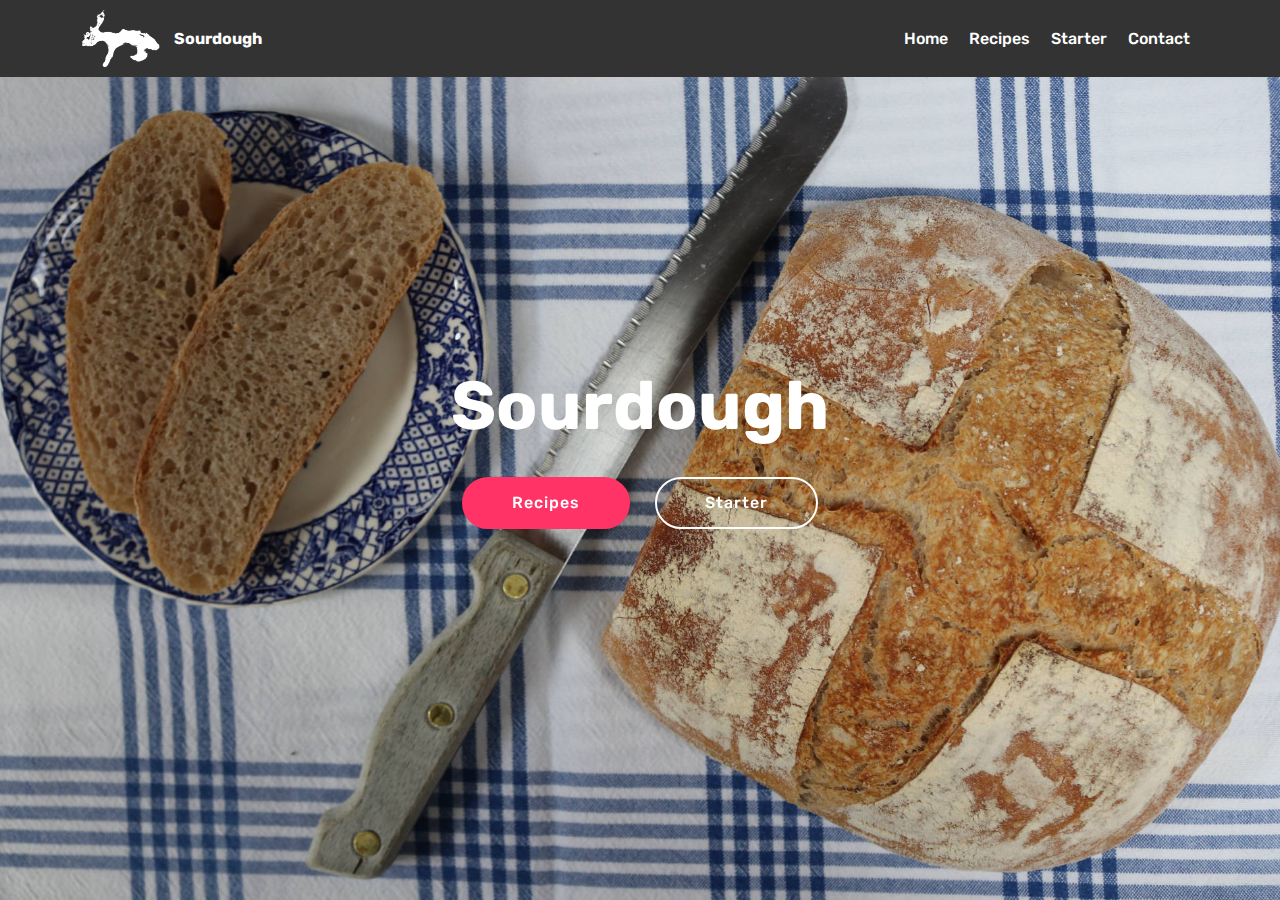
==== index.html @ 3854f9d8 "create github pages" ====
<!DOCTYPE html>
<html >
<head>
  <!-- Site made with Mobirise Website Builder v4.8.2, https://mobirise.com -->
  <meta charset="UTF-8">
  <meta http-equiv="X-UA-Compatible" content="IE=edge">
  <meta name="generator" content="Mobirise v4.8.2, mobirise.com">
  <meta name="viewport" content="width=device-width, initial-scale=1, minimum-scale=1">
  <link rel="shortcut icon" href="assets/images/final-crop-white-162x121.png" type="image/x-icon">
  <meta name="description" content="">
  <title>Home</title>
  <link rel="stylesheet" href="assets/web/assets/mobirise-icons/mobirise-icons.css">
  <link rel="stylesheet" href="assets/tether/tether.min.css">
  <link rel="stylesheet" href="assets/bootstrap/css/bootstrap.min.css">
  <link rel="stylesheet" href="assets/bootstrap/css/bootstrap-grid.min.css">
  <link rel="stylesheet" href="assets/bootstrap/css/bootstrap-reboot.min.css">
  <link rel="stylesheet" href="assets/dropdown/css/style.css">
  <link rel="stylesheet" href="assets/theme/css/style.css">
  <link rel="stylesheet" href="assets/mobirise/css/mbr-additional.css" type="text/css">
  
  
  
</head>
<body>
  <section class="menu cid-s0jEXroivF" once="menu" id="menu1-1">

    

    <nav class="navbar navbar-expand beta-menu navbar-dropdown align-items-center navbar-fixed-top navbar-toggleable-sm">
        <button class="navbar-toggler navbar-toggler-right" type="button" data-toggle="collapse" data-target="#navbarSupportedContent" aria-controls="navbarSupportedContent" aria-expanded="false" aria-label="Toggle navigation">
            <div class="hamburger">
                <span></span>
                <span></span>
                <span></span>
                <span></span>
            </div>
        </button>
        <div class="menu-logo">
            <div class="navbar-brand">
                <span class="navbar-logo">
                    <a href="index.html">
                         <img src="assets/images/final-crop-white-162x121.png" alt="Mobirise" title="" style="height: 3.8rem;">
                    </a>
                </span>
                <span class="navbar-caption-wrap"><a class="navbar-caption text-white display-4" href="index.html">
                        Sourdough</a></span>
            </div>
        </div>
        <div class="collapse navbar-collapse" id="navbarSupportedContent">
            <ul class="navbar-nav nav-dropdown nav-right" data-app-modern-menu="true"><li class="nav-item">
                    <a class="nav-link link text-white display-4" href="index.html">
                        
                        Home</a>
                </li><li class="nav-item"><a class="nav-link link text-white display-4" href="recipes.html">
                        
                        Recipes</a></li><li class="nav-item"><a class="nav-link link text-white display-4" href="starter.html">
                        
                        Starter</a></li>
                <li class="nav-item">
                    <a class="nav-link link text-white display-4" href="mailto:sourdough@romanaspeekbloor.com">
                        
                        Contact</a>
                </li></ul>
            
        </div>
    </nav>
</section>

<section class="engine"><a href="https://mobiri.se/e">how to make a website</a></section><section class="cid-s0jEWgHiOY mbr-fullscreen mbr-parallax-background" id="header2-0">

    

    

    <div class="container align-center">
        <div class="row justify-content-md-center">
            <div class="mbr-white col-md-10">
                <h1 class="mbr-section-title mbr-bold pb-3 mbr-fonts-style display-1">
                    Sourdough</h1>
                
                
                <div class="mbr-section-btn"><a class="btn btn-md btn-secondary display-4" href="https://mobirise.com">Recipes</a>
                    <a class="btn btn-md btn-white-outline display-4" href="https://mobirise.com">Starter</a></div>
            </div>
        </div>
    </div>
    
</section>


  <script src="assets/web/assets/jquery/jquery.min.js"></script>
  <script src="assets/popper/popper.min.js"></script>
  <script src="assets/tether/tether.min.js"></script>
  <script src="assets/bootstrap/js/bootstrap.min.js"></script>
  <script src="assets/smoothscroll/smooth-scroll.js"></script>
  <script src="assets/dropdown/js/script.min.js"></script>
  <script src="assets/touchswipe/jquery.touch-swipe.min.js"></script>
  <script src="assets/parallax/jarallax.min.js"></script>
  <script src="assets/theme/js/script.js"></script>
  
  
</body>
</html>
---- assets/web/assets/mobirise-icons/mobirise-icons.css ----
@font-face {
  font-family: 'MobiriseIcons';
  src:  url('mobirise-icons.eot?spat4u');
  src:  url('mobirise-icons.eot?spat4u#iefix') format('embedded-opentype'),
    url('mobirise-icons.ttf?spat4u') format('truetype'),
    url('mobirise-icons.woff?spat4u') format('woff'),
    url('mobirise-icons.svg?spat4u#MobiriseIcons') format('svg');
  font-weight: normal;
  font-style: normal;
}

[class^="mbri-"], [class*=" mbri-"] {
  /* use !important to prevent issues with browser extensions that change fonts */
  font-family: MobiriseIcons !important;
  speak: none;
  font-style: normal;
  font-weight: normal;
  font-variant: normal;
  text-transform: none;
  line-height: 1;

  /* Better Font Rendering =========== */
  -webkit-font-smoothing: antialiased;
  -moz-osx-font-smoothing: grayscale;
}

.mbri-add-submenu:before {
  content: "\e900";
}
.mbri-alert:before {
  content: "\e901";
}
.mbri-align-center:before {
  content: "\e902";
}
.mbri-align-justify:before {
  content: "\e903";
}
.mbri-align-left:before {
  content: "\e904";
}
.mbri-align-right:before {
  content: "\e905";
}
.mbri-android:before {
  content: "\e906";
}
.mbri-apple:before {
  content: "\e907";
}
.mbri-arrow-down:before {
  content: "\e908";
}
.mbri-arrow-next:before {
  content: "\e909";
}
.mbri-arrow-prev:before {
  content: "\e90a";
}
.mbri-arrow-up:before {
  content: "\e90b";
}
.mbri-bold:before {
  content: "\e90c";
}
.mbri-bookmark:before {
  content: "\e90d";
}
.mbri-bootstrap:before {
  content: "\e90e";
}
.mbri-briefcase:before {
  content: "\e90f";
}
.mbri-browse:before {
  content: "\e910";
}
.mbri-bulleted-list:before {
  content: "\e911";
}
.mbri-calendar:before {
  content: "\e912";
}
.mbri-camera:before {
  content: "\e913";
}
.mbri-cart-add:before {
  content: "\e914";
}
.mbri-cart-full:before {
  content: "\e915";
}
.mbri-cash:before {
  content: "\e916";
}
.mbri-change-style:before {
  content: "\e917";
}
.mbri-chat:before {
  content: "\e918";
}
.mbri-clock:before {
  content: "\e919";
}
.mbri-close:before {
  content: "\e91a";
}
.mbri-cloud:before {
  content: "\e91b";
}
.mbri-code:before {
  content: "\e91c";
}
.mbri-contact-form:before {
  content: "\e91d";
}
.mbri-credit-card:before {
  content: "\e91e";
}
.mbri-cursor-click:before {
  content: "\e91f";
}
.mbri-cust-feedback:before {
  content: "\e920";
}
.mbri-database:before {
  content: "\e921";
}
.mbri-delivery:before {
  content: "\e922";
}
.mbri-desktop:before {
  content: "\e923";
}
.mbri-devices:before {
  content: "\e924";
}
.mbri-down:before {
  content: "\e925";
}
.mbri-download:before {
  content: "\e989";
}
.mbri-drag-n-drop:before {
  content: "\e927";
}
.mbri-drag-n-drop2:before {
  content: "\e928";
}
.mbri-edit:before {
  content: "\e929";
}
.mbri-edit2:before {
  content: "\e92a";
}
.mbri-error:before {
  content: "\e92b";
}
.mbri-extension:before {
  content: "\e92c";
}
.mbri-features:before {
  content: "\e92d";
}
.mbri-file:before {
  content: "\e92e";
}
.mbri-flag:before {
  content: "\e92f";
}
.mbri-folder:before {
  content: "\e930";
}
.mbri-gift:before {
  content: "\e931";
}
.mbri-github:before {
  content: "\e932";
}
.mbri-globe:before {
  content: "\e933";
}
.mbri-globe-2:before {
  content: "\e934";
}
.mbri-growing-chart:before {
  content: "\e935";
}
.mbri-hearth:before {
  content: "\e936";
}
.mbri-help:before {
  content: "\e937";
}
.mbri-home:before {
  content: "\e938";
}
.mbri-hot-cup:before {
  content: "\e939";
}
.mbri-idea:before {
  content: "\e93a";
}
.mbri-image-gallery:before {
  content: "\e93b";
}
.mbri-image-slider:before {
  content: "\e93c";
}
.mbri-info:before {
  content: "\e93d";
}
.mbri-italic:before {
  content: "\e93e";
}
.mbri-key:before {
  content: "\e93f";
}
.mbri-laptop:before {
  content: "\e940";
}
.mbri-layers:before {
  content: "\e941";
}
.mbri-left-right:before {
  content: "\e942";
}
.mbri-left:before {
  content: "\e943";
}
.mbri-letter:before {
  content: "\e944";
}
.mbri-like:before {
  content: "\e945";
}
.mbri-link:before {
  content: "\e946";
}
.mbri-lock:before {
  content: "\e947";
}
.mbri-login:before {
  content: "\e948";
}
.mbri-logout:before {
  content: "\e949";
}
.mbri-magic-stick:before {
  content: "\e94a";
}
.mbri-map-pin:before {
  content: "\e94b";
}
.mbri-menu:before {
  content: "\e94c";
}
.mbri-mobile:before {
  content: "\e94d";
}
.mbri-mobile2:before {
  content: "\e94e";
}
.mbri-mobirise:before {
  content: "\e94f";
}
.mbri-more-horizontal:before {
  content: "\e950";
}
.mbri-more-vertical:before {
  content: "\e951";
}
.mbri-music:before {
  content: "\e952";
}
.mbri-new-file:before {
  content: "\e953";
}
.mbri-numbered-list:before {
  content: "\e954";
}
.mbri-opened-folder:before {
  content: "\e955";
}
.mbri-pages:before {
  content: "\e956";
}
.mbri-paper-plane:before {
  content: "\e957";
}
.mbri-paperclip:before {
  content: "\e958";
}
.mbri-photo:before {
  content: "\e959";
}
.mbri-photos:before {
  content: "\e95a";
}
.mbri-pin:before {
  content: "\e95b";
}
.mbri-play:before {
  content: "\e95c";
}
.mbri-plus:before {
  content: "\e95d";
}
.mbri-preview:before {
  content: "\e95e";
}
.mbri-print:before {
  content: "\e95f";
}
.mbri-protect:before {
  content: "\e960";
}
.mbri-question:before {
  content: "\e961";
}
.mbri-quote-left:before {
  content: "\e962";
}
.mbri-quote-right:before {
  content: "\e963";
}
.mbri-refresh:before {
  content: "\e964";
}
.mbri-responsive:before {
  content: "\e965";
}
.mbri-right:before {
  content: "\e966";
}
.mbri-rocket:before {
  content: "\e967";
}
.mbri-sad-face:before {
  content: "\e968";
}
.mbri-sale:before {
  content: "\e969";
}
.mbri-save:before {
  content: "\e96a";
}
.mbri-search:before {
  content: "\e96b";
}
.mbri-setting:before {
  content: "\e96c";
}
.mbri-setting2:before {
  content: "\e96d";
}
.mbri-setting3:before {
  content: "\e96e";
}
.mbri-share:before {
  content: "\e96f";
}
.mbri-shopping-bag:before {
  content: "\e970";
}
.mbri-shopping-basket:before {
  content: "\e971";
}
.mbri-shopping-cart:before {
  content: "\e972";
}
.mbri-sites:before {
  content: "\e973";
}
.mbri-smile-face:before {
  content: "\e974";
}
.mbri-speed:before {
  content: "\e975";
}
.mbri-star:before {
  content: "\e976";
}
.mbri-success:before {
  content: "\e977";
}
.mbri-sun:before {
  content: "\e978";
}
.mbri-sun2:before {
  content: "\e979";
}
.mbri-tablet:before {
  content: "\e97a";
}
.mbri-tablet-vertical:before {
  content: "\e97b";
}
.mbri-target:before {
  content: "\e97c";
}
.mbri-timer:before {
  content: "\e97d";
}
.mbri-to-ftp:before {
  content: "\e97e";
}
.mbri-to-local-drive:before {
  content: "\e97f";
}
.mbri-touch-swipe:before {
  content: "\e980";
}
.mbri-touch:before {
  content: "\e981";
}
.mbri-trash:before {
  content: "\e982";
}
.mbri-underline:before {
  content: "\e983";
}
.mbri-unlink:before {
  content: "\e984";
}
.mbri-unlock:before {
  content: "\e985";
}
.mbri-up-down:before {
  content: "\e986";
}
.mbri-up:before {
  content: "\e987";
}
.mbri-update:before {
  content: "\e988";
}
.mbri-upload:before {
 content: "\e926"; 
}
.mbri-user:before {
  content: "\e98a";
}
.mbri-user2:before {
  content: "\e98b";
}
.mbri-users:before {
  content: "\e98c";
}
.mbri-video:before {
  content: "\e98d";
}
.mbri-video-play:before {
  content: "\e98e";
}
.mbri-watch:before {
  content: "\e98f";
}
.mbri-website-theme:before {
  content: "\e990";
}
.mbri-wifi:before {
  content: "\e991";
}
.mbri-windows:before {
  content: "\e992";
}
.mbri-zoom-out:before {
  content: "\e993";
}
.mbri-redo:before {
  content: "\e994";
}
.mbri-undo:before {
  content: "\e995";
}
---- assets/dropdown/css/style.css ----
.navbar-dropdown {
  left: 0;
  padding: 0;
  position: absolute;
  right: 0;
  top: 0;
  transition: all 0.45s ease;
  z-index: 1030;
  background: #282828; }
  .navbar-dropdown .navbar-logo {
    margin-right: 0.8rem;
    transition: margin 0.3s ease-in-out;
    vertical-align: middle; }
    .navbar-dropdown .navbar-logo img {
      height: 3.125rem;
      transition: all 0.3s ease-in-out; }
    .navbar-dropdown .navbar-logo.mbr-iconfont {
      font-size: 3.125rem;
      line-height: 3.125rem; }
  .navbar-dropdown .navbar-caption {
    font-weight: 700;
    white-space: normal;
    vertical-align: -4px;
    line-height: 3.125rem !important; }
    .navbar-dropdown .navbar-caption, .navbar-dropdown .navbar-caption:hover {
      color: inherit;
      text-decoration: none; }
  .navbar-dropdown .mbr-iconfont + .navbar-caption {
    vertical-align: -1px; }
  .navbar-dropdown.navbar-fixed-top {
    position: fixed; }
  .navbar-dropdown .navbar-brand span {
    vertical-align: -4px; }
  .navbar-dropdown.bg-color.transparent {
    background: none; }
  .navbar-dropdown.navbar-short .navbar-brand {
    padding: 0.625rem 0; }
    .navbar-dropdown.navbar-short .navbar-brand span {
      vertical-align: -1px; }
  .navbar-dropdown.navbar-short .navbar-caption {
    line-height: 2.375rem !important;
    vertical-align: -2px; }
  .navbar-dropdown.navbar-short .navbar-logo {
    margin-right: 0.5rem; }
    .navbar-dropdown.navbar-short .navbar-logo img {
      height: 2.375rem; }
    .navbar-dropdown.navbar-short .navbar-logo.mbr-iconfont {
      font-size: 2.375rem;
      line-height: 2.375rem; }
  .navbar-dropdown.navbar-short .mbr-table-cell {
    height: 3.625rem; }
  .navbar-dropdown .navbar-close {
    left: 0.6875rem;
    position: fixed;
    top: 0.75rem;
    z-index: 1000; }
  .navbar-dropdown .hamburger-icon {
    content: "";
    display: inline-block;
    vertical-align: middle;
    width: 16px;
    -webkit-box-shadow: 0 -6px 0 1px #282828,0 0 0 1px #282828,0 6px 0 1px #282828;
    -moz-box-shadow: 0 -6px 0 1px #282828,0 0 0 1px #282828,0 6px 0 1px #282828;
    box-shadow: 0 -6px 0 1px #282828,0 0 0 1px #282828,0 6px 0 1px #282828; }

.dropdown-menu .dropdown-toggle[data-toggle="dropdown-submenu"]::after {
  border-bottom: 0.35em solid transparent;
  border-left: 0.35em solid;
  border-right: 0;
  border-top: 0.35em solid transparent;
  margin-left: 0.3rem; }

.dropdown-menu .dropdown-item:focus {
  outline: 0; }

.nav-dropdown {
  font-size: 0.75rem;
  font-weight: 500;
  height: auto !important; }
  .nav-dropdown .nav-btn {
    padding-left: 1rem; }
  .nav-dropdown .link {
    margin: .667em 1.667em;
    font-weight: 500;
    padding: 0;
    transition: color .2s ease-in-out; }
    .nav-dropdown .link.dropdown-toggle {
      margin-right: 2.583em; }
      .nav-dropdown .link.dropdown-toggle::after {
        margin-left: .25rem;
        border-top: 0.35em solid;
        border-right: 0.35em solid transparent;
        border-left: 0.35em solid transparent;
        border-bottom: 0; }
      .nav-dropdown .link.dropdown-toggle[aria-expanded="true"] {
        margin: 0;
        padding: 0.667em 3.263em  0.667em 1.667em; }
  .nav-dropdown .link::after,
  .nav-dropdown .dropdown-item::after {
    color: inherit; }
  .nav-dropdown .btn {
    font-size: 0.75rem;
    font-weight: 700;
    letter-spacing: 0;
    margin-bottom: 0;
    padding-left: 1.25rem;
    padding-right: 1.25rem; }
  .nav-dropdown .dropdown-menu {
    border-radius: 0;
    border: 0;
    left: 0;
    margin: 0;
    padding-bottom: 1.25rem;
    padding-top: 1.25rem;
    position: relative; }
  .nav-dropdown .dropdown-submenu {
    margin-left: 0.125rem;
    top: 0; }
  .nav-dropdown .dropdown-item {
    font-weight: 500;
    line-height: 2;
    padding: 0.3846em 4.615em 0.3846em 1.5385em;
    position: relative;
    transition: color .2s ease-in-out, background-color .2s ease-in-out; }
    .nav-dropdown .dropdown-item::after {
      margin-top: -0.3077em;
      position: absolute;
      right: 1.1538em;
      top: 50%; }
    .nav-dropdown .dropdown-item:focus, .nav-dropdown .dropdown-item:hover {
      background: none; }

@media (max-width: 767px) {
  .nav-dropdown.navbar-toggleable-sm {
    bottom: 0;
    display: none;
    left: 0;
    overflow-x: hidden;
    position: fixed;
    top: 0;
    transform: translateX(-100%);
    -ms-transform: translateX(-100%);
    -webkit-transform: translateX(-100%);
    width: 18.75rem;
    z-index: 999; } }
.nav-dropdown.navbar-toggleable-xl {
  bottom: 0;
  display: none;
  left: 0;
  overflow-x: hidden;
  position: fixed;
  top: 0;
  transform: translateX(-100%);
  -ms-transform: translateX(-100%);
  -webkit-transform: translateX(-100%);
  width: 18.75rem;
  z-index: 999; }

.nav-dropdown-sm {
  display: block !important;
  overflow-x: hidden;
  overflow: auto;
  padding-top: 3.875rem; }
  .nav-dropdown-sm::after {
    content: "";
    display: block;
    height: 3rem;
    width: 100%; }
  .nav-dropdown-sm.collapse.in ~ .navbar-close {
    display: block !important; }
  .nav-dropdown-sm.collapsing, .nav-dropdown-sm.collapse.in {
    transform: translateX(0);
    -ms-transform: translateX(0);
    -webkit-transform: translateX(0);
    transition: all 0.25s ease-out;
    -webkit-transition: all 0.25s ease-out;
    background: #282828; }
  .nav-dropdown-sm.collapsing[aria-expanded="false"] {
    transform: translateX(-100%);
    -ms-transform: translateX(-100%);
    -webkit-transform: translateX(-100%); }
  .nav-dropdown-sm .nav-item {
    display: block;
    margin-left: 0 !important;
    padding-left: 0; }
  .nav-dropdown-sm .link,
  .nav-dropdown-sm .dropdown-item {
    border-top: 1px dotted rgba(255, 255, 255, 0.1);
    font-size: 0.8125rem;
    line-height: 1.6;
    margin: 0 !important;
    padding: 0.875rem 2.4rem 0.875rem 1.5625rem !important;
    position: relative;
    white-space: normal; }
    .nav-dropdown-sm .link:focus, .nav-dropdown-sm .link:hover,
    .nav-dropdown-sm .dropdown-item:focus,
    .nav-dropdown-sm .dropdown-item:hover {
      background: rgba(0, 0, 0, 0.2) !important;
      color: #c0a375; }
  .nav-dropdown-sm .nav-btn {
    position: relative;
    padding: 1.5625rem 1.5625rem 0 1.5625rem; }
    .nav-dropdown-sm .nav-btn::before {
      border-top: 1px dotted rgba(255, 255, 255, 0.1);
      content: "";
      left: 0;
      position: absolute;
      top: 0;
      width: 100%; }
    .nav-dropdown-sm .nav-btn + .nav-btn {
      padding-top: 0.625rem; }
      .nav-dropdown-sm .nav-btn + .nav-btn::before {
        display: none; }
  .nav-dropdown-sm .btn {
    padding: 0.625rem 0; }
  .nav-dropdown-sm .dropdown-toggle[data-toggle="dropdown-submenu"]::after {
    margin-left: .25rem;
    border-top: 0.35em solid;
    border-right: 0.35em solid transparent;
    border-left: 0.35em solid transparent;
    border-bottom: 0; }
  .nav-dropdown-sm .dropdown-toggle[data-toggle="dropdown-submenu"][aria-expanded="true"]::after {
    border-top: 0;
    border-right: 0.35em solid transparent;
    border-left: 0.35em solid transparent;
    border-bottom: 0.35em solid; }
  .nav-dropdown-sm .dropdown-menu {
    margin: 0;
    padding: 0;
    position: relative;
    top: 0;
    left: 0;
    width: 100%;
    border: 0;
    float: none;
    border-radius: 0;
    background: none; }
  .nav-dropdown-sm .dropdown-submenu {
    left: 100%;
    margin-left: 0.125rem;
    margin-top: -1.25rem;
    top: 0; }

.navbar-toggleable-sm .nav-dropdown .dropdown-menu {
  position: absolute; }

.navbar-toggleable-sm .nav-dropdown .dropdown-submenu {
  left: 100%;
  margin-left: 0.125rem;
  margin-top: -1.25rem;
  top: 0; }

.navbar-toggleable-sm.opened .nav-dropdown .dropdown-menu {
  position: relative; }

.navbar-toggleable-sm.opened .nav-dropdown .dropdown-submenu {
  left: 0;
  margin-left: 00rem;
  margin-top: 0rem;
  top: 0; }

.is-builder .nav-dropdown.collapsing {
  transition: none !important; }

/*# sourceMappingURL=style.css.map */
---- assets/theme/css/style.css ----
/*!
 * Mobirise v4 theme (https://mobirise.com/)
 * Copyright 2017 Mobirise
 */
section {
  background-color: #eeeeee; }

section,
.container,
.container-fluid {
  position: relative;
  word-wrap: break-word; }

a.mbr-iconfont:hover {
  text-decoration: none; }

.article .lead p, .article .lead ul, .article .lead ol, .article .lead pre, .article .lead blockquote {
  margin-bottom: 0; }

a {
  font-style: normal;
  font-weight: 400;
  cursor: pointer; }
  a, a:hover {
    text-decoration: none; }

figure {
  margin-bottom: 0; }

body {
  color: #232323; }

h1, h2, h3, h4, h5, h6,
.h1, .h2, .h3, .h4, .h5, .h6,
.display-1, .display-2, .display-3, .display-4 {
  line-height: 1;
  word-break: break-word;
  word-wrap: break-word; }

b, strong {
  font-weight: bold; }

blockquote {
  padding: 10px 0 10px 20px;
  position: relative;
  border-left: 2px solid;
  border-color: #ff3366; }

input:-webkit-autofill, input:-webkit-autofill:hover, input:-webkit-autofill:focus, input:-webkit-autofill:active {
  transition-delay: 9999s;
  transition-property: background-color, color; }

textarea[type="hidden"] {
  display: none; }

body {
  position: relative; }

section {
  background-position: 50% 50%;
  background-repeat: no-repeat;
  background-size: cover; }
  section .mbr-background-video,
  section .mbr-background-video-preview {
    position: absolute;
    bottom: 0;
    left: 0;
    right: 0;
    top: 0; }

.hidden {
  visibility: hidden; }

.mbr-z-index20 {
  z-index: 20; }

/*! Base colors */
.mbr-white {
  color: #ffffff; }

.mbr-black {
  color: #000000; }

.mbr-bg-white {
  background-color: #ffffff; }

.mbr-bg-black {
  background-color: #000000; }

/*! Text-aligns */
.align-left {
  text-align: left; }

.align-center {
  text-align: center; }

.align-right {
  text-align: right; }

@media (max-width: 767px) {
  .align-left, .align-center, .align-right, .mbr-section-btn, .mbr-section-title {
    text-align: center; } }
/*! Font-weight  */
.mbr-light {
  font-weight: 300; }

.mbr-regular {
  font-weight: 400; }

.mbr-semibold {
  font-weight: 500; }

.mbr-bold {
  font-weight: 700; }

/*! Media  */
.media-size-item {
  -webkit-flex: 1 1 auto;
  -moz-flex: 1 1 auto;
  -ms-flex: 1 1 auto;
  -o-flex: 1 1 auto;
  flex: 1 1 auto; }

.media-content {
  -webkit-flex-basis: 100%;
  flex-basis: 100%; }

.media-container-row {
  display: -ms-flexbox;
  display: -webkit-flex;
  display: flex;
  -webkit-flex-direction: row;
  -ms-flex-direction: row;
  flex-direction: row;
  -webkit-flex-wrap: wrap;
  -ms-flex-wrap: wrap;
  flex-wrap: wrap;
  -webkit-justify-content: center;
  -ms-flex-pack: center;
  justify-content: center;
  -webkit-align-content: center;
  -ms-flex-line-pack: center;
  align-content: center;
  -webkit-align-items: start;
  -ms-flex-align: start;
  align-items: start; }
  .media-container-row .media-size-item {
    width: 400px; }

.media-container-column {
  display: -ms-flexbox;
  display: -webkit-flex;
  display: flex;
  -webkit-flex-direction: column;
  -ms-flex-direction: column;
  flex-direction: column;
  -webkit-flex-wrap: wrap;
  -ms-flex-wrap: wrap;
  flex-wrap: wrap;
  -webkit-justify-content: center;
  -ms-flex-pack: center;
  justify-content: center;
  -webkit-align-content: center;
  -ms-flex-line-pack: center;
  align-content: center;
  -webkit-align-items: stretch;
  -ms-flex-align: stretch;
  align-items: stretch; }
  .media-container-column > * {
    width: 100%; }

@media (min-width: 992px) {
  .media-container-row {
    -webkit-flex-wrap: nowrap;
    -ms-flex-wrap: nowrap;
    flex-wrap: nowrap; } }
figure {
  overflow: hidden; }

figure[mbr-media-size] {
  transition: width 0.1s; }

.mbr-figure img, .mbr-figure iframe {
  display: block;
  width: 100%; }

.card {
  background-color: transparent;
  border: none; }

.card-img {
  text-align: center;
  flex-shrink: 0; }

.media {
  max-width: 100%;
  margin: 0 auto; }

.mbr-figure {
  -ms-flex-item-align: center;
  -ms-grid-row-align: center;
  -webkit-align-self: center;
  align-self: center; }

.media-container > div {
  max-width: 100%; }

.mbr-figure img, .card-img img {
  width: 100%; }

@media (max-width: 991px) {
  .media-size-item {
    width: auto !important; }

  .media {
    width: auto; }

  .mbr-figure {
    width: 100% !important; } }
/*! Buttons */
.mbr-section-btn {
  margin-left: -.25rem;
  margin-right: -.25rem;
  font-size: 0; }

nav .mbr-section-btn {
  margin-left: 0rem;
  margin-right: 0rem; }

/*! Btn icon margin */
.btn .mbr-iconfont, .btn.btn-sm .mbr-iconfont {
  cursor: pointer;
  margin-right: 0.5rem; }

.btn.btn-md .mbr-iconfont, .btn.btn-md .mbr-iconfont {
  margin-right: 0.8rem; }

.mbr-regular {
  font-weight: 400; }

.mbr-semibold {
  font-weight: 500; }

.mbr-bold {
  font-weight: 700; }

[type="submit"] {
  -webkit-appearance: none; }

/*! Full-screen */
.mbr-fullscreen .mbr-overlay {
  min-height: 100vh; }

.mbr-fullscreen {
  display: flex;
  display: -webkit-flex;
  display: -moz-flex;
  display: -ms-flex;
  display: -o-flex;
  align-items: center;
  -webkit-align-items: center;
  min-height: 100vh;
  padding-top: 3rem;
  padding-bottom: 3rem; }

/*! Map */
.map {
  height: 25rem;
  position: relative; }
  .map iframe {
    width: 100%;
    height: 100%; }

/* Form */
.form-asterisk {
  font-family: initial;
  position: absolute;
  top: -2px;
  font-weight: normal; }

/*! Scroll to top arrow */
.mbr-arrow-up {
  bottom: 25px;
  right: 90px;
  position: fixed;
  text-align: right;
  z-index: 5000;
  color: #ffffff;
  font-size: 32px;
  transform: rotate(180deg);
  -webkit-transform: rotate(180deg); }

.mbr-arrow-up a {
  background: rgba(0, 0, 0, 0.2);
  border-radius: 3px;
  color: #fff;
  display: inline-block;
  height: 60px;
  width: 60px;
  outline-style: none !important;
  position: relative;
  text-decoration: none;
  transition: all .3s ease-in-out;
  cursor: pointer;
  text-align: center; }
  .mbr-arrow-up a:hover {
    background-color: rgba(0, 0, 0, 0.4); }
  .mbr-arrow-up a i {
    line-height: 60px; }

.mbr-arrow-up-icon {
  display: block;
  color: #fff; }

.mbr-arrow-up-icon::before {
  content: "\203a";
  display: inline-block;
  font-family: serif;
  font-size: 32px;
  line-height: 1;
  font-style: normal;
  position: relative;
  top: 6px;
  left: -4px;
  -webkit-transform: rotate(-90deg);
  transform: rotate(-90deg); }

/*! Arrow Down */
.mbr-arrow {
  position: absolute;
  bottom: 45px;
  left: 50%;
  width: 60px;
  height: 60px;
  cursor: pointer;
  background-color: rgba(80, 80, 80, 0.5);
  border-radius: 50%;
  -webkit-transform: translateX(-50%);
  transform: translateX(-50%); }
  .mbr-arrow > a {
    display: inline-block;
    text-decoration: none;
    outline-style: none;
    -webkit-animation: arrowdown 1.7s ease-in-out infinite;
    animation: arrowdown 1.7s ease-in-out infinite; }
    .mbr-arrow > a > i {
      position: absolute;
      top: -2px;
      left: 15px;
      font-size: 2rem; }

@keyframes arrowdown {
  0% {
    transform: translateY(0px);
    -webkit-transform: translateY(0px); }
  50% {
    transform: translateY(-5px);
    -webkit-transform: translateY(-5px); }
  100% {
    transform: translateY(0px);
    -webkit-transform: translateY(0px); } }
@-webkit-keyframes arrowdown {
  0% {
    transform: translateY(0px);
    -webkit-transform: translateY(0px); }
  50% {
    transform: translateY(-5px);
    -webkit-transform: translateY(-5px); }
  100% {
    transform: translateY(0px);
    -webkit-transform: translateY(0px); } }
@media (max-width: 500px) {
  .mbr-arrow-up {
    left: 50%;
    right: auto;
    transform: translateX(-50%) rotate(180deg);
    -webkit-transform: translateX(-50%) rotate(180deg); } }
/*Gradients animation*/
@keyframes gradient-animation {
  from {
    background-position: 0% 100%;
    animation-timing-function: ease-in-out; }
  to {
    background-position: 100% 0%;
    animation-timing-function: ease-in-out; } }
@-webkit-keyframes gradient-animation {
  from {
    background-position: 0% 100%;
    animation-timing-function: ease-in-out; }
  to {
    background-position: 100% 0%;
    animation-timing-function: ease-in-out; } }
.bg-gradient {
  background-size: 200% 200%;
  animation: gradient-animation 5s infinite alternate;
  -webkit-animation: gradient-animation 5s infinite alternate; }

.menu .navbar-brand {
  display: -webkit-flex; }
  .menu .navbar-brand span {
    display: flex;
    display: -webkit-flex; }
  .menu .navbar-brand .navbar-caption-wrap {
    display: -webkit-flex; }
  .menu .navbar-brand .navbar-logo img {
    display: -webkit-flex; }
@media (min-width: 768px) and (max-width: 991px) {
  .menu .navbar-toggleable-sm .navbar-nav {
    display: -webkit-box;
    display: -webkit-flex;
    display: -ms-flexbox; } }
@media (min-width: 992px) {
  .menu .navbar-nav.nav-dropdown {
    display: -webkit-flex; }
  .menu .navbar-toggleable-sm .navbar-collapse {
    display: -webkit-flex !important; } }

/*# sourceMappingURL=style.css.map */
.engine {
	position: absolute;
	text-indent: -2400px;
	text-align: center;
	padding: 0;
	top: 0;
	left: -2400px;
}
---- assets/mobirise/css/mbr-additional.css ----
@import url(https://fonts.googleapis.com/css?family=Rubik:300,300i,400,400i,500,500i,700,700i,900,900i);





body {
  font-style: normal;
  line-height: 1.5;
}
.mbr-section-title {
  font-style: normal;
  line-height: 1.2;
}
.mbr-section-subtitle {
  line-height: 1.3;
}
.mbr-text {
  font-style: normal;
  line-height: 1.6;
}
.display-1 {
  font-family: 'Rubik', sans-serif;
  font-size: 4.25rem;
}
.display-1 > .mbr-iconfont {
  font-size: 6.8rem;
}
.display-2 {
  font-family: 'Rubik', sans-serif;
  font-size: 3rem;
}
.display-2 > .mbr-iconfont {
  font-size: 4.8rem;
}
.display-4 {
  font-family: 'Rubik', sans-serif;
  font-size: 1rem;
}
.display-4 > .mbr-iconfont {
  font-size: 1.6rem;
}
.display-5 {
  font-family: 'Rubik', sans-serif;
  font-size: 1.5rem;
}
.display-5 > .mbr-iconfont {
  font-size: 2.4rem;
}
.display-7 {
  font-family: 'Rubik', sans-serif;
  font-size: 1rem;
}
.display-7 > .mbr-iconfont {
  font-size: 1.6rem;
}
/* ---- Fluid typography for mobile devices ---- */
/* 1.4 - font scale ratio ( bootstrap == 1.42857 ) */
/* 100vw - current viewport width */
/* (48 - 20)  48 == 48rem == 768px, 20 == 20rem == 320px(minimal supported viewport) */
/* 0.65 - min scale variable, may vary */
@media (max-width: 768px) {
  .display-1 {
    font-size: 3.4rem;
    font-size: calc( 2.1374999999999997rem + (4.25 - 2.1374999999999997) * ((100vw - 20rem) / (48 - 20)));
    line-height: calc( 1.4 * (2.1374999999999997rem + (4.25 - 2.1374999999999997) * ((100vw - 20rem) / (48 - 20))));
  }
  .display-2 {
    font-size: 2.4rem;
    font-size: calc( 1.7rem + (3 - 1.7) * ((100vw - 20rem) / (48 - 20)));
    line-height: calc( 1.4 * (1.7rem + (3 - 1.7) * ((100vw - 20rem) / (48 - 20))));
  }
  .display-4 {
    font-size: 0.8rem;
    font-size: calc( 1rem + (1 - 1) * ((100vw - 20rem) / (48 - 20)));
    line-height: calc( 1.4 * (1rem + (1 - 1) * ((100vw - 20rem) / (48 - 20))));
  }
  .display-5 {
    font-size: 1.2rem;
    font-size: calc( 1.175rem + (1.5 - 1.175) * ((100vw - 20rem) / (48 - 20)));
    line-height: calc( 1.4 * (1.175rem + (1.5 - 1.175) * ((100vw - 20rem) / (48 - 20))));
  }
}
/* Buttons */
.btn {
  font-weight: 500;
  border-width: 2px;
  font-style: normal;
  letter-spacing: 1px;
  margin: .4rem .8rem;
  white-space: normal;
  -webkit-transition: all 0.3s ease-in-out;
  -moz-transition: all 0.3s ease-in-out;
  transition: all 0.3s ease-in-out;
  padding: 1rem 3rem;
  border-radius: 3px;
  display: inline-flex;
  align-items: center;
  justify-content: center;
  word-break: break-word;
}
.btn-sm {
  font-weight: 500;
  letter-spacing: 1px;
  -webkit-transition: all 0.3s ease-in-out;
  -moz-transition: all 0.3s ease-in-out;
  transition: all 0.3s ease-in-out;
  padding: 0.6rem 1.5rem;
  border-radius: 3px;
}
.btn-md {
  font-weight: 500;
  letter-spacing: 1px;
  margin: .4rem .8rem !important;
  -webkit-transition: all 0.3s ease-in-out;
  -moz-transition: all 0.3s ease-in-out;
  transition: all 0.3s ease-in-out;
  padding: 1rem 3rem;
  border-radius: 3px;
}
.btn-lg {
  font-weight: 500;
  letter-spacing: 1px;
  margin: .4rem .8rem !important;
  -webkit-transition: all 0.3s ease-in-out;
  -moz-transition: all 0.3s ease-in-out;
  transition: all 0.3s ease-in-out;
  padding: 1.2rem 3.2rem;
  border-radius: 3px;
}
.bg-primary {
  background-color: #149dcc !important;
}
.bg-success {
  background-color: #f7ed4a !important;
}
.bg-info {
  background-color: #82786e !important;
}
.bg-warning {
  background-color: #879a9f !important;
}
.bg-danger {
  background-color: #b1a374 !important;
}
.btn-primary,
.btn-primary:active {
  background-color: #149dcc !important;
  border-color: #149dcc !important;
  color: #ffffff !important;
}
.btn-primary:hover,
.btn-primary:focus,
.btn-primary.focus,
.btn-primary.active {
  color: #ffffff !important;
  background-color: #0d6786 !important;
  border-color: #0d6786 !important;
}
.btn-primary.disabled,
.btn-primary:disabled {
  color: #ffffff !important;
  background-color: #0d6786 !important;
  border-color: #0d6786 !important;
}
.btn-secondary,
.btn-secondary:active {
  background-color: #ff3366 !important;
  border-color: #ff3366 !important;
  color: #ffffff !important;
}
.btn-secondary:hover,
.btn-secondary:focus,
.btn-secondary.focus,
.btn-secondary.active {
  color: #ffffff !important;
  background-color: #e50039 !important;
  border-color: #e50039 !important;
}
.btn-secondary.disabled,
.btn-secondary:disabled {
  color: #ffffff !important;
  background-color: #e50039 !important;
  border-color: #e50039 !important;
}
.btn-info,
.btn-info:active {
  background-color: #82786e !important;
  border-color: #82786e !important;
  color: #ffffff !important;
}
.btn-info:hover,
.btn-info:focus,
.btn-info.focus,
.btn-info.active {
  color: #ffffff !important;
  background-color: #59524b !important;
  border-color: #59524b !important;
}
.btn-info.disabled,
.btn-info:disabled {
  color: #ffffff !important;
  background-color: #59524b !important;
  border-color: #59524b !important;
}
.btn-success,
.btn-success:active {
  background-color: #f7ed4a !important;
  border-color: #f7ed4a !important;
  color: #3f3c03 !important;
}
.btn-success:hover,
.btn-success:focus,
.btn-success.focus,
.btn-success.active {
  color: #3f3c03 !important;
  background-color: #eadd0a !important;
  border-color: #eadd0a !important;
}
.btn-success.disabled,
.btn-success:disabled {
  color: #3f3c03 !important;
  background-color: #eadd0a !important;
  border-color: #eadd0a !important;
}
.btn-warning,
.btn-warning:active {
  background-color: #879a9f !important;
  border-color: #879a9f !important;
  color: #ffffff !important;
}
.btn-warning:hover,
.btn-warning:focus,
.btn-warning.focus,
.btn-warning.active {
  color: #ffffff !important;
  background-color: #617479 !important;
  border-color: #617479 !important;
}
.btn-warning.disabled,
.btn-warning:disabled {
  color: #ffffff !important;
  background-color: #617479 !important;
  border-color: #617479 !important;
}
.btn-danger,
.btn-danger:active {
  background-color: #b1a374 !important;
  border-color: #b1a374 !important;
  color: #ffffff !important;
}
.btn-danger:hover,
.btn-danger:focus,
.btn-danger.focus,
.btn-danger.active {
  color: #ffffff !important;
  background-color: #8b7d4e !important;
  border-color: #8b7d4e !important;
}
.btn-danger.disabled,
.btn-danger:disabled {
  color: #ffffff !important;
  background-color: #8b7d4e !important;
  border-color: #8b7d4e !important;
}
.btn-white {
  color: #333333 !important;
}
.btn-white,
.btn-white:active {
  background-color: #ffffff !important;
  border-color: #ffffff !important;
  color: #808080 !important;
}
.btn-white:hover,
.btn-white:focus,
.btn-white.focus,
.btn-white.active {
  color: #808080 !important;
  background-color: #d9d9d9 !important;
  border-color: #d9d9d9 !important;
}
.btn-white.disabled,
.btn-white:disabled {
  color: #808080 !important;
  background-color: #d9d9d9 !important;
  border-color: #d9d9d9 !important;
}
.btn-black,
.btn-black:active {
  background-color: #333333 !important;
  border-color: #333333 !important;
  color: #ffffff !important;
}
.btn-black:hover,
.btn-black:focus,
.btn-black.focus,
.btn-black.active {
  color: #ffffff !important;
  background-color: #0d0d0d !important;
  border-color: #0d0d0d !important;
}
.btn-black.disabled,
.btn-black:disabled {
  color: #ffffff !important;
  background-color: #0d0d0d !important;
  border-color: #0d0d0d !important;
}
.btn-primary-outline,
.btn-primary-outline:active {
  background: none;
  border-color: #0b566f;
  color: #0b566f;
}
.btn-primary-outline:hover,
.btn-primary-outline:focus,
.btn-primary-outline.focus,
.btn-primary-outline.active {
  color: #ffffff;
  background-color: #149dcc;
  border-color: #149dcc;
}
.btn-primary-outline.disabled,
.btn-primary-outline:disabled {
  color: #ffffff !important;
  background-color: #149dcc !important;
  border-color: #149dcc !important;
}
.btn-secondary-outline,
.btn-secondary-outline:active {
  background: none;
  border-color: #cc0033;
  color: #cc0033;
}
.btn-secondary-outline:hover,
.btn-secondary-outline:focus,
.btn-secondary-outline.focus,
.btn-secondary-outline.active {
  color: #ffffff;
  background-color: #ff3366;
  border-color: #ff3366;
}
.btn-secondary-outline.disabled,
.btn-secondary-outline:disabled {
  color: #ffffff !important;
  background-color: #ff3366 !important;
  border-color: #ff3366 !important;
}
.btn-info-outline,
.btn-info-outline:active {
  background: none;
  border-color: #4b453f;
  color: #4b453f;
}
.btn-info-outline:hover,
.btn-info-outline:focus,
.btn-info-outline.focus,
.btn-info-outline.active {
  color: #ffffff;
  background-color: #82786e;
  border-color: #82786e;
}
.btn-info-outline.disabled,
.btn-info-outline:disabled {
  color: #ffffff !important;
  background-color: #82786e !important;
  border-color: #82786e !important;
}
.btn-success-outline,
.btn-success-outline:active {
  background: none;
  border-color: #d2c609;
  color: #d2c609;
}
.btn-success-outline:hover,
.btn-success-outline:focus,
.btn-success-outline.focus,
.btn-success-outline.active {
  color: #3f3c03;
  background-color: #f7ed4a;
  border-color: #f7ed4a;
}
.btn-success-outline.disabled,
.btn-success-outline:disabled {
  color: #3f3c03 !important;
  background-color: #f7ed4a !important;
  border-color: #f7ed4a !important;
}
.btn-warning-outline,
.btn-warning-outline:active {
  background: none;
  border-color: #55666b;
  color: #55666b;
}
.btn-warning-outline:hover,
.btn-warning-outline:focus,
.btn-warning-outline.focus,
.btn-warning-outline.active {
  color: #ffffff;
  background-color: #879a9f;
  border-color: #879a9f;
}
.btn-warning-outline.disabled,
.btn-warning-outline:disabled {
  color: #ffffff !important;
  background-color: #879a9f !important;
  border-color: #879a9f !important;
}
.btn-danger-outline,
.btn-danger-outline:active {
  background: none;
  border-color: #7a6e45;
  color: #7a6e45;
}
.btn-danger-outline:hover,
.btn-danger-outline:focus,
.btn-danger-outline.focus,
.btn-danger-outline.active {
  color: #ffffff;
  background-color: #b1a374;
  border-color: #b1a374;
}
.btn-danger-outline.disabled,
.btn-danger-outline:disabled {
  color: #ffffff !important;
  background-color: #b1a374 !important;
  border-color: #b1a374 !important;
}
.btn-black-outline,
.btn-black-outline:active {
  background: none;
  border-color: #000000;
  color: #000000;
}
.btn-black-outline:hover,
.btn-black-outline:focus,
.btn-black-outline.focus,
.btn-black-outline.active {
  color: #ffffff;
  background-color: #333333;
  border-color: #333333;
}
.btn-black-outline.disabled,
.btn-black-outline:disabled {
  color: #ffffff !important;
  background-color: #333333 !important;
  border-color: #333333 !important;
}
.btn-white-outline,
.btn-white-outline:active,
.btn-white-outline.active {
  background: none;
  border-color: #ffffff;
  color: #ffffff;
}
.btn-white-outline:hover,
.btn-white-outline:focus,
.btn-white-outline.focus {
  color: #333333;
  background-color: #ffffff;
  border-color: #ffffff;
}
.text-primary {
  color: #149dcc !important;
}
.text-secondary {
  color: #ff3366 !important;
}
.text-success {
  color: #f7ed4a !important;
}
.text-info {
  color: #82786e !important;
}
.text-warning {
  color: #879a9f !important;
}
.text-danger {
  color: #b1a374 !important;
}
.text-white {
  color: #ffffff !important;
}
.text-black {
  color: #000000 !important;
}
a.text-primary:hover,
a.text-primary:focus {
  color: #0b566f !important;
}
a.text-secondary:hover,
a.text-secondary:focus {
  color: #cc0033 !important;
}
a.text-success:hover,
a.text-success:focus {
  color: #d2c609 !important;
}
a.text-info:hover,
a.text-info:focus {
  color: #4b453f !important;
}
a.text-warning:hover,
a.text-warning:focus {
  color: #55666b !important;
}
a.text-danger:hover,
a.text-danger:focus {
  color: #7a6e45 !important;
}
a.text-white:hover,
a.text-white:focus {
  color: #b3b3b3 !important;
}
a.text-black:hover,
a.text-black:focus {
  color: #4d4d4d !important;
}
.alert-success {
  background-color: #70c770;
}
.alert-info {
  background-color: #82786e;
}
.alert-warning {
  background-color: #879a9f;
}
.alert-danger {
  background-color: #b1a374;
}
.mbr-section-btn a.btn:not(.btn-form) {
  border-radius: 100px;
}
.mbr-section-btn a.btn:not(.btn-form):hover,
.mbr-section-btn a.btn:not(.btn-form):focus {
  box-shadow: none !important;
}
.mbr-section-btn a.btn:not(.btn-form):hover,
.mbr-section-btn a.btn:not(.btn-form):focus {
  box-shadow: 0 10px 40px 0 rgba(0, 0, 0, 0.2) !important;
  -webkit-box-shadow: 0 10px 40px 0 rgba(0, 0, 0, 0.2) !important;
}
.mbr-gallery-filter li a {
  border-radius: 100px !important;
}
.mbr-gallery-filter li.active .btn {
  background-color: #149dcc;
  border-color: #149dcc;
  color: #ffffff;
}
.mbr-gallery-filter li.active .btn:focus {
  box-shadow: none;
}
.nav-tabs .nav-link {
  border-radius: 100px !important;
}
.btn-form {
  border-radius: 0;
}
.btn-form:hover {
  cursor: pointer;
}
a,
a:hover {
  color: #149dcc;
}
.mbr-plan-header.bg-primary .mbr-plan-subtitle,
.mbr-plan-header.bg-primary .mbr-plan-price-desc {
  color: #b4e6f8;
}
.mbr-plan-header.bg-success .mbr-plan-subtitle,
.mbr-plan-header.bg-success .mbr-plan-price-desc {
  color: #ffffff;
}
.mbr-plan-header.bg-info .mbr-plan-subtitle,
.mbr-plan-header.bg-info .mbr-plan-price-desc {
  color: #beb8b2;
}
.mbr-plan-header.bg-warning .mbr-plan-subtitle,
.mbr-plan-header.bg-warning .mbr-plan-price-desc {
  color: #ced6d8;
}
.mbr-plan-header.bg-danger .mbr-plan-subtitle,
.mbr-plan-header.bg-danger .mbr-plan-price-desc {
  color: #dfd9c6;
}
/* Scroll to top button*/
.scrollToTop_wraper {
  display: none;
}
#scrollToTop a i:before {
  content: '';
  position: absolute;
  height: 40%;
  top: 25%;
  background: #fff;
  width: 2px;
  left: calc(50% - 1px);
}
#scrollToTop a i:after {
  content: '';
  position: absolute;
  display: block;
  border-top: 2px solid #fff;
  border-right: 2px solid #fff;
  width: 40%;
  height: 40%;
  left: 30%;
  bottom: 30%;
  transform: rotate(135deg);
}
/* Others*/
.note-check a[data-value=Rubik] {
  font-style: normal;
}
.mbr-arrow a {
  color: #ffffff;
}
@media (max-width: 767px) {
  .mbr-arrow {
    display: none;
  }
}
.form-control-label {
  position: relative;
  cursor: pointer;
  margin-bottom: .357em;
  padding: 0;
}
.alert {
  color: #ffffff;
  border-radius: 0;
  border: 0;
  font-size: .875rem;
  line-height: 1.5;
  margin-bottom: 1.875rem;
  padding: 1.25rem;
  position: relative;
}
.alert.alert-form::after {
  background-color: inherit;
  bottom: -7px;
  content: "";
  display: block;
  height: 14px;
  left: 50%;
  margin-left: -7px;
  position: absolute;
  transform: rotate(45deg);
  width: 14px;
}
.form-control {
  background-color: #f5f5f5;
  box-shadow: none;
  color: #565656;
  font-family: 'Rubik', sans-serif;
  font-size: 1rem;
  line-height: 1.43;
  min-height: 3.5em;
  padding: 1.07em .5em;
}
.form-control > .mbr-iconfont {
  font-size: 1.6rem;
}
.form-control,
.form-control:focus {
  border: 1px solid #e8e8e8;
}
.form-active .form-control:invalid {
  border-color: red;
}
.mbr-overlay {
  background-color: #000;
  bottom: 0;
  left: 0;
  opacity: .5;
  position: absolute;
  right: 0;
  top: 0;
  z-index: 0;
}
blockquote {
  font-style: italic;
  padding: 10px 0 10px 20px;
  font-size: 1.09rem;
  position: relative;
  border-color: #149dcc;
  border-width: 3px;
}
ul,
ol,
pre,
blockquote {
  margin-bottom: 2.3125rem;
}
pre {
  background: #f4f4f4;
  padding: 10px 24px;
  white-space: pre-wrap;
}
.inactive {
  -webkit-user-select: none;
  -moz-user-select: none;
  -ms-user-select: none;
  user-select: none;
  pointer-events: none;
  -webkit-user-drag: none;
  user-drag: none;
}
.mbr-section__comments .row {
  justify-content: center;
}
/* Forms */
.mbr-form .btn {
  margin: .4rem 0;
}
.mbr-form .input-group-btn a.btn {
  border-radius: 100px !important;
}
.mbr-form .input-group-btn a.btn:hover {
  box-shadow: 0 10px 40px 0 rgba(0, 0, 0, 0.2);
}
.mbr-form .input-group-btn button[type="submit"] {
  border-radius: 100px !important;
  padding: 1rem 3rem;
}
.mbr-form .input-group-btn button[type="submit"]:hover {
  box-shadow: 0 10px 40px 0 rgba(0, 0, 0, 0.2);
}
.form2 .form-control {
  border-top-left-radius: 100px;
  border-bottom-left-radius: 100px;
}
.form2 .input-group-btn a.btn {
  border-top-left-radius: 0 !important;
  border-bottom-left-radius: 0 !important;
}
.form2 .input-group-btn button[type="submit"] {
  border-top-left-radius: 0 !important;
  border-bottom-left-radius: 0 !important;
}
.form3 input[type="email"] {
  border-radius: 100px !important;
}
@media (max-width: 349px) {
  .form2 input[type="email"] {
    border-radius: 100px !important;
  }
  .form2 .input-group-btn a.btn {
    border-radius: 100px !important;
  }
  .form2 .input-group-btn button[type="submit"] {
    border-radius: 100px !important;
  }
}
@media (max-width: 767px) {
  .btn {
    font-size: .75rem !important;
  }
  .btn .mbr-iconfont {
    font-size: 1rem !important;
  }
}
/* Social block */
.btn-social {
  font-size: 20px;
  border-radius: 50%;
  padding: 0;
  width: 44px;
  height: 44px;
  line-height: 44px;
  text-align: center;
  position: relative;
  border: 2px solid #c0a375;
  border-color: #149dcc;
  color: #232323;
  cursor: pointer;
}
.btn-social i {
  top: 0;
  line-height: 44px;
  width: 44px;
}
.btn-social:hover {
  color: #fff;
  background: #149dcc;
}
.btn-social + .btn {
  margin-left: .1rem;
}
/* Footer */
.mbr-footer-content li::before,
.mbr-footer .mbr-contacts li::before {
  background: #149dcc;
}
.mbr-footer-content li a:hover,
.mbr-footer .mbr-contacts li a:hover {
  color: #149dcc;
}
.footer3 input[type="email"],
.footer4 input[type="email"] {
  border-radius: 100px !important;
}
.footer3 .input-group-btn a.btn,
.footer4 .input-group-btn a.btn {
  border-radius: 100px !important;
}
.footer3 .input-group-btn button[type="submit"],
.footer4 .input-group-btn button[type="submit"] {
  border-radius: 100px !important;
}
/* Headers*/
.header13 .form-inline input[type="email"],
.header14 .form-inline input[type="email"] {
  border-radius: 100px;
}
.header13 .form-inline input[type="text"],
.header14 .form-inline input[type="text"] {
  border-radius: 100px;
}
.header13 .form-inline input[type="tel"],
.header14 .form-inline input[type="tel"] {
  border-radius: 100px;
}
.header13 .form-inline a.btn,
.header14 .form-inline a.btn {
  border-radius: 100px;
}
.header13 .form-inline button,
.header14 .form-inline button {
  border-radius: 100px !important;
}
.offset-1 {
  margin-left: 8.33333%;
}
.offset-2 {
  margin-left: 16.66667%;
}
.offset-3 {
  margin-left: 25%;
}
.offset-4 {
  margin-left: 33.33333%;
}
.offset-5 {
  margin-left: 41.66667%;
}
.offset-6 {
  margin-left: 50%;
}
.offset-7 {
  margin-left: 58.33333%;
}
.offset-8 {
  margin-left: 66.66667%;
}
.offset-9 {
  margin-left: 75%;
}
.offset-10 {
  margin-left: 83.33333%;
}
.offset-11 {
  margin-left: 91.66667%;
}
@media (min-width: 576px) {
  .offset-sm-0 {
    margin-left: 0%;
  }
  .offset-sm-1 {
    margin-left: 8.33333%;
  }
  .offset-sm-2 {
    margin-left: 16.66667%;
  }
  .offset-sm-3 {
    margin-left: 25%;
  }
  .offset-sm-4 {
    margin-left: 33.33333%;
  }
  .offset-sm-5 {
    margin-left: 41.66667%;
  }
  .offset-sm-6 {
    margin-left: 50%;
  }
  .offset-sm-7 {
    margin-left: 58.33333%;
  }
  .offset-sm-8 {
    margin-left: 66.66667%;
  }
  .offset-sm-9 {
    margin-left: 75%;
  }
  .offset-sm-10 {
    margin-left: 83.33333%;
  }
  .offset-sm-11 {
    margin-left: 91.66667%;
  }
}
@media (min-width: 768px) {
  .offset-md-0 {
    margin-left: 0%;
  }
  .offset-md-1 {
    margin-left: 8.33333%;
  }
  .offset-md-2 {
    margin-left: 16.66667%;
  }
  .offset-md-3 {
    margin-left: 25%;
  }
  .offset-md-4 {
    margin-left: 33.33333%;
  }
  .offset-md-5 {
    margin-left: 41.66667%;
  }
  .offset-md-6 {
    margin-left: 50%;
  }
  .offset-md-7 {
    margin-left: 58.33333%;
  }
  .offset-md-8 {
    margin-left: 66.66667%;
  }
  .offset-md-9 {
    margin-left: 75%;
  }
  .offset-md-10 {
    margin-left: 83.33333%;
  }
  .offset-md-11 {
    margin-left: 91.66667%;
  }
}
@media (min-width: 992px) {
  .offset-lg-0 {
    margin-left: 0%;
  }
  .offset-lg-1 {
    margin-left: 8.33333%;
  }
  .offset-lg-2 {
    margin-left: 16.66667%;
  }
  .offset-lg-3 {
    margin-left: 25%;
  }
  .offset-lg-4 {
    margin-left: 33.33333%;
  }
  .offset-lg-5 {
    margin-left: 41.66667%;
  }
  .offset-lg-6 {
    margin-left: 50%;
  }
  .offset-lg-7 {
    margin-left: 58.33333%;
  }
  .offset-lg-8 {
    margin-left: 66.66667%;
  }
  .offset-lg-9 {
    margin-left: 75%;
  }
  .offset-lg-10 {
    margin-left: 83.33333%;
  }
  .offset-lg-11 {
    margin-left: 91.66667%;
  }
}
@media (min-width: 1200px) {
  .offset-xl-0 {
    margin-left: 0%;
  }
  .offset-xl-1 {
    margin-left: 8.33333%;
  }
  .offset-xl-2 {
    margin-left: 16.66667%;
  }
  .offset-xl-3 {
    margin-left: 25%;
  }
  .offset-xl-4 {
    margin-left: 33.33333%;
  }
  .offset-xl-5 {
    margin-left: 41.66667%;
  }
  .offset-xl-6 {
    margin-left: 50%;
  }
  .offset-xl-7 {
    margin-left: 58.33333%;
  }
  .offset-xl-8 {
    margin-left: 66.66667%;
  }
  .offset-xl-9 {
    margin-left: 75%;
  }
  .offset-xl-10 {
    margin-left: 83.33333%;
  }
  .offset-xl-11 {
    margin-left: 91.66667%;
  }
}
.navbar-toggler {
  -webkit-align-self: flex-start;
  -ms-flex-item-align: start;
  align-self: flex-start;
  padding: 0.25rem 0.75rem;
  font-size: 1.25rem;
  line-height: 1;
  background: transparent;
  border: 1px solid transparent;
  -webkit-border-radius: 0.25rem;
  border-radius: 0.25rem;
}
.navbar-toggler:focus,
.navbar-toggler:hover {
  text-decoration: none;
}
.navbar-toggler-icon {
  display: inline-block;
  width: 1.5em;
  height: 1.5em;
  vertical-align: middle;
  content: "";
  background: no-repeat center center;
  -webkit-background-size: 100% 100%;
  -o-background-size: 100% 100%;
  background-size: 100% 100%;
}
.navbar-toggler-left {
  position: absolute;
  left: 1rem;
}
.navbar-toggler-right {
  position: absolute;
  right: 1rem;
}
@media (max-width: 575px) {
  .navbar-toggleable .navbar-nav .dropdown-menu {
    position: static;
    float: none;
  }
  .navbar-toggleable > .container {
    padding-right: 0;
    padding-left: 0;
  }
}
@media (min-width: 576px) {
  .navbar-toggleable {
    -webkit-box-orient: horizontal;
    -webkit-box-direction: normal;
    -webkit-flex-direction: row;
    -ms-flex-direction: row;
    flex-direction: row;
    -webkit-flex-wrap: nowrap;
    -ms-flex-wrap: nowrap;
    flex-wrap: nowrap;
    -webkit-box-align: center;
    -webkit-align-items: center;
    -ms-flex-align: center;
    align-items: center;
  }
  .navbar-toggleable .navbar-nav {
    -webkit-box-orient: horizontal;
    -webkit-box-direction: normal;
    -webkit-flex-direction: row;
    -ms-flex-direction: row;
    flex-direction: row;
  }
  .navbar-toggleable .navbar-nav .nav-link {
    padding-right: .5rem;
    padding-left: .5rem;
  }
  .navbar-toggleable > .container {
    display: -webkit-box;
    display: -webkit-flex;
    display: -ms-flexbox;
    display: flex;
    -webkit-flex-wrap: nowrap;
    -ms-flex-wrap: nowrap;
    flex-wrap: nowrap;
    -webkit-box-align: center;
    -webkit-align-items: center;
    -ms-flex-align: center;
    align-items: center;
  }
  .navbar-toggleable .navbar-collapse {
    display: -webkit-box !important;
    display: -webkit-flex !important;
    display: -ms-flexbox !important;
    display: flex !important;
    width: 100%;
  }
  .navbar-toggleable .navbar-toggler {
    display: none;
  }
}
@media (max-width: 767px) {
  .navbar-toggleable-sm .navbar-nav .dropdown-menu {
    position: static;
    float: none;
  }
  .navbar-toggleable-sm > .container {
    padding-right: 0;
    padding-left: 0;
  }
}
@media (min-width: 768px) {
  .navbar-toggleable-sm {
    -webkit-box-orient: horizontal;
    -webkit-box-direction: normal;
    -webkit-flex-direction: row;
    -ms-flex-direction: row;
    flex-direction: row;
    -webkit-flex-wrap: nowrap;
    -ms-flex-wrap: nowrap;
    flex-wrap: nowrap;
    -webkit-box-align: center;
    -webkit-align-items: center;
    -ms-flex-align: center;
    align-items: center;
  }
  .navbar-toggleable-sm .navbar-nav {
    -webkit-box-orient: horizontal;
    -webkit-box-direction: normal;
    -webkit-flex-direction: row;
    -ms-flex-direction: row;
    flex-direction: row;
  }
  .navbar-toggleable-sm .navbar-nav .nav-link {
    padding-right: .5rem;
    padding-left: .5rem;
  }
  .navbar-toggleable-sm > .container {
    display: -webkit-box;
    display: -webkit-flex;
    display: -ms-flexbox;
    display: flex;
    -webkit-flex-wrap: nowrap;
    -ms-flex-wrap: nowrap;
    flex-wrap: nowrap;
    -webkit-box-align: center;
    -webkit-align-items: center;
    -ms-flex-align: center;
    align-items: center;
  }
  .navbar-toggleable-sm .navbar-collapse {
    display: -webkit-box !important;
    display: -webkit-flex !important;
    display: -ms-flexbox !important;
    display: flex !important;
    width: 100%;
  }
  .navbar-toggleable-sm .navbar-toggler {
    display: none;
  }
}
@media (max-width: 991px) {
  .navbar-toggleable-md .navbar-nav .dropdown-menu {
    position: static;
    float: none;
  }
  .navbar-toggleable-md > .container {
    padding-right: 0;
    padding-left: 0;
  }
}
@media (min-width: 992px) {
  .navbar-toggleable-md {
    -webkit-box-orient: horizontal;
    -webkit-box-direction: normal;
    -webkit-flex-direction: row;
    -ms-flex-direction: row;
    flex-direction: row;
    -webkit-flex-wrap: nowrap;
    -ms-flex-wrap: nowrap;
    flex-wrap: nowrap;
    -webkit-box-align: center;
    -webkit-align-items: center;
    -ms-flex-align: center;
    align-items: center;
  }
  .navbar-toggleable-md .navbar-nav {
    -webkit-box-orient: horizontal;
    -webkit-box-direction: normal;
    -webkit-flex-direction: row;
    -ms-flex-direction: row;
    flex-direction: row;
  }
  .navbar-toggleable-md .navbar-nav .nav-link {
    padding-right: .5rem;
    padding-left: .5rem;
  }
  .navbar-toggleable-md > .container {
    display: -webkit-box;
    display: -webkit-flex;
    display: -ms-flexbox;
    display: flex;
    -webkit-flex-wrap: nowrap;
    -ms-flex-wrap: nowrap;
    flex-wrap: nowrap;
    -webkit-box-align: center;
    -webkit-align-items: center;
    -ms-flex-align: center;
    align-items: center;
  }
  .navbar-toggleable-md .navbar-collapse {
    display: -webkit-box !important;
    display: -webkit-flex !important;
    display: -ms-flexbox !important;
    display: flex !important;
    width: 100%;
  }
  .navbar-toggleable-md .navbar-toggler {
    display: none;
  }
}
@media (max-width: 1199px) {
  .navbar-toggleable-lg .navbar-nav .dropdown-menu {
    position: static;
    float: none;
  }
  .navbar-toggleable-lg > .container {
    padding-right: 0;
    padding-left: 0;
  }
}
@media (min-width: 1200px) {
  .navbar-toggleable-lg {
    -webkit-box-orient: horizontal;
    -webkit-box-direction: normal;
    -webkit-flex-direction: row;
    -ms-flex-direction: row;
    flex-direction: row;
    -webkit-flex-wrap: nowrap;
    -ms-flex-wrap: nowrap;
    flex-wrap: nowrap;
    -webkit-box-align: center;
    -webkit-align-items: center;
    -ms-flex-align: center;
    align-items: center;
  }
  .navbar-toggleable-lg .navbar-nav {
    -webkit-box-orient: horizontal;
    -webkit-box-direction: normal;
    -webkit-flex-direction: row;
    -ms-flex-direction: row;
    flex-direction: row;
  }
  .navbar-toggleable-lg .navbar-nav .nav-link {
    padding-right: .5rem;
    padding-left: .5rem;
  }
  .navbar-toggleable-lg > .container {
    display: -webkit-box;
    display: -webkit-flex;
    display: -ms-flexbox;
    display: flex;
    -webkit-flex-wrap: nowrap;
    -ms-flex-wrap: nowrap;
    flex-wrap: nowrap;
    -webkit-box-align: center;
    -webkit-align-items: center;
    -ms-flex-align: center;
    align-items: center;
  }
  .navbar-toggleable-lg .navbar-collapse {
    display: -webkit-box !important;
    display: -webkit-flex !important;
    display: -ms-flexbox !important;
    display: flex !important;
    width: 100%;
  }
  .navbar-toggleable-lg .navbar-toggler {
    display: none;
  }
}
.navbar-toggleable-xl {
  -webkit-box-orient: horizontal;
  -webkit-box-direction: normal;
  -webkit-flex-direction: row;
  -ms-flex-direction: row;
  flex-direction: row;
  -webkit-flex-wrap: nowrap;
  -ms-flex-wrap: nowrap;
  flex-wrap: nowrap;
  -webkit-box-align: center;
  -webkit-align-items: center;
  -ms-flex-align: center;
  align-items: center;
}
.navbar-toggleable-xl .navbar-nav .dropdown-menu {
  position: static;
  float: none;
}
.navbar-toggleable-xl > .container {
  padding-right: 0;
  padding-left: 0;
}
.navbar-toggleable-xl .navbar-nav {
  -webkit-box-orient: horizontal;
  -webkit-box-direction: normal;
  -webkit-flex-direction: row;
  -ms-flex-direction: row;
  flex-direction: row;
}
.navbar-toggleable-xl .navbar-nav .nav-link {
  padding-right: .5rem;
  padding-left: .5rem;
}
.navbar-toggleable-xl > .container {
  display: -webkit-box;
  display: -webkit-flex;
  display: -ms-flexbox;
  display: flex;
  -webkit-flex-wrap: nowrap;
  -ms-flex-wrap: nowrap;
  flex-wrap: nowrap;
  -webkit-box-align: center;
  -webkit-align-items: center;
  -ms-flex-align: center;
  align-items: center;
}
.navbar-toggleable-xl .navbar-collapse {
  display: -webkit-box !important;
  display: -webkit-flex !important;
  display: -ms-flexbox !important;
  display: flex !important;
  width: 100%;
}
.navbar-toggleable-xl .navbar-toggler {
  display: none;
}
.card-img {
  width: auto;
}
.menu .navbar.collapsed:not(.beta-menu) {
  flex-direction: column;
}
.carousel-item.active,
.carousel-item-next,
.carousel-item-prev {
  display: -webkit-box;
  display: -webkit-flex;
  display: -ms-flexbox;
  display: flex;
}
.note-air-layout .dropup .dropdown-menu,
.note-air-layout .navbar-fixed-bottom .dropdown .dropdown-menu {
  bottom: initial !important;
}
html,
body {
  height: auto;
  min-height: 100vh;
}
.dropup .dropdown-toggle::after {
  display: none;
}
.cid-s0jEXroivF .navbar {
  padding: .5rem 0;
  background: #333333;
  transition: none;
  min-height: 77px;
}
.cid-s0jEXroivF .navbar-dropdown.bg-color.transparent.opened {
  background: #333333;
}
.cid-s0jEXroivF a {
  font-style: normal;
}
.cid-s0jEXroivF .nav-item span {
  padding-right: 0.4em;
  line-height: 0.5em;
  vertical-align: text-bottom;
  position: relative;
  text-decoration: none;
}
.cid-s0jEXroivF .nav-item a {
  display: flex;
  align-items: center;
  justify-content: center;
  padding: 0.7rem 0 !important;
  margin: 0rem .65rem !important;
}
.cid-s0jEXroivF .nav-item:focus,
.cid-s0jEXroivF .nav-link:focus {
  outline: none;
}
.cid-s0jEXroivF .btn {
  padding: 0.4rem 1.5rem;
  display: inline-flex;
  align-items: center;
}
.cid-s0jEXroivF .btn .mbr-iconfont {
  font-size: 1.6rem;
}
.cid-s0jEXroivF .menu-logo {
  margin-right: auto;
}
.cid-s0jEXroivF .menu-logo .navbar-brand {
  display: flex;
  margin-left: 5rem;
  padding: 0;
  transition: padding .2s;
  min-height: 3.8rem;
  align-items: center;
}
.cid-s0jEXroivF .menu-logo .navbar-brand .navbar-caption-wrap {
  display: -webkit-flex;
  -webkit-align-items: center;
  align-items: center;
  word-break: break-word;
  min-width: 7rem;
  margin: .3rem 0;
}
.cid-s0jEXroivF .menu-logo .navbar-brand .navbar-caption-wrap .navbar-caption {
  line-height: 1.2rem !important;
  padding-right: 2rem;
}
.cid-s0jEXroivF .menu-logo .navbar-brand .navbar-logo {
  font-size: 4rem;
  transition: font-size 0.25s;
}
.cid-s0jEXroivF .menu-logo .navbar-brand .navbar-logo img {
  display: flex;
}
.cid-s0jEXroivF .menu-logo .navbar-brand .navbar-logo .mbr-iconfont {
  transition: font-size 0.25s;
}
.cid-s0jEXroivF .navbar-toggleable-sm .navbar-collapse {
  justify-content: flex-end;
  -webkit-justify-content: flex-end;
  padding-right: 5rem;
  width: auto;
}
.cid-s0jEXroivF .navbar-toggleable-sm .navbar-collapse .navbar-nav {
  flex-wrap: wrap;
  -webkit-flex-wrap: wrap;
  padding-left: 0;
}
.cid-s0jEXroivF .navbar-toggleable-sm .navbar-collapse .navbar-nav .nav-item {
  -webkit-align-self: center;
  align-self: center;
}
.cid-s0jEXroivF .navbar-toggleable-sm .navbar-collapse .navbar-buttons {
  padding-left: 0;
  padding-bottom: 0;
}
.cid-s0jEXroivF .dropdown .dropdown-menu {
  background: #333333;
  display: none;
  position: absolute;
  min-width: 5rem;
  padding-top: 1.4rem;
  padding-bottom: 1.4rem;
  text-align: left;
}
.cid-s0jEXroivF .dropdown .dropdown-menu .dropdown-item {
  width: auto;
  padding: 0.235em 1.5385em 0.235em 1.5385em !important;
}
.cid-s0jEXroivF .dropdown .dropdown-menu .dropdown-item::after {
  right: 0.5rem;
}
.cid-s0jEXroivF .dropdown .dropdown-menu .dropdown-submenu {
  margin: 0;
}
.cid-s0jEXroivF .dropdown.open > .dropdown-menu {
  display: block;
}
.cid-s0jEXroivF .navbar-toggleable-sm.opened:after {
  position: absolute;
  width: 100vw;
  height: 100vh;
  content: '';
  background-color: rgba(0, 0, 0, 0.1);
  left: 0;
  bottom: 0;
  transform: translateY(100%);
  -webkit-transform: translateY(100%);
  z-index: 1000;
}
.cid-s0jEXroivF .navbar.navbar-short {
  min-height: 60px;
  transition: all .2s;
}
.cid-s0jEXroivF .navbar.navbar-short .navbar-toggler-right {
  top: 20px;
}
.cid-s0jEXroivF .navbar.navbar-short .navbar-logo a {
  font-size: 2.5rem !important;
  line-height: 2.5rem;
  transition: font-size 0.25s;
}
.cid-s0jEXroivF .navbar.navbar-short .navbar-logo a .mbr-iconfont {
  font-size: 2.5rem !important;
}
.cid-s0jEXroivF .navbar.navbar-short .navbar-logo a img {
  height: 3rem !important;
}
.cid-s0jEXroivF .navbar.navbar-short .navbar-brand {
  min-height: 3rem;
}
.cid-s0jEXroivF button.navbar-toggler {
  width: 31px;
  height: 18px;
  cursor: pointer;
  transition: all .2s;
  top: 1.5rem;
  right: 1rem;
}
.cid-s0jEXroivF button.navbar-toggler:focus {
  outline: none;
}
.cid-s0jEXroivF button.navbar-toggler .hamburger span {
  position: absolute;
  right: 0;
  width: 30px;
  height: 2px;
  border-right: 5px;
  background-color: #ffffff;
}
.cid-s0jEXroivF button.navbar-toggler .hamburger span:nth-child(1) {
  top: 0;
  transition: all .2s;
}
.cid-s0jEXroivF button.navbar-toggler .hamburger span:nth-child(2) {
  top: 8px;
  transition: all .15s;
}
.cid-s0jEXroivF button.navbar-toggler .hamburger span:nth-child(3) {
  top: 8px;
  transition: all .15s;
}
.cid-s0jEXroivF button.navbar-toggler .hamburger span:nth-child(4) {
  top: 16px;
  transition: all .2s;
}
.cid-s0jEXroivF nav.opened .hamburger span:nth-child(1) {
  top: 8px;
  width: 0;
  opacity: 0;
  right: 50%;
  transition: all .2s;
}
.cid-s0jEXroivF nav.opened .hamburger span:nth-child(2) {
  -webkit-transform: rotate(45deg);
  transform: rotate(45deg);
  transition: all .25s;
}
.cid-s0jEXroivF nav.opened .hamburger span:nth-child(3) {
  -webkit-transform: rotate(-45deg);
  transform: rotate(-45deg);
  transition: all .25s;
}
.cid-s0jEXroivF nav.opened .hamburger span:nth-child(4) {
  top: 8px;
  width: 0;
  opacity: 0;
  right: 50%;
  transition: all .2s;
}
.cid-s0jEXroivF .collapsed.navbar-expand {
  flex-direction: column;
}
.cid-s0jEXroivF .collapsed .btn {
  display: flex;
}
.cid-s0jEXroivF .collapsed .navbar-collapse {
  display: none !important;
  padding-right: 0 !important;
}
.cid-s0jEXroivF .collapsed .navbar-collapse.collapsing,
.cid-s0jEXroivF .collapsed .navbar-collapse.show {
  display: block !important;
}
.cid-s0jEXroivF .collapsed .navbar-collapse.collapsing .navbar-nav,
.cid-s0jEXroivF .collapsed .navbar-collapse.show .navbar-nav {
  display: block;
  text-align: center;
}
.cid-s0jEXroivF .collapsed .navbar-collapse.collapsing .navbar-nav .nav-item,
.cid-s0jEXroivF .collapsed .navbar-collapse.show .navbar-nav .nav-item {
  clear: both;
}
.cid-s0jEXroivF .collapsed .navbar-collapse.collapsing .navbar-nav .nav-item:last-child,
.cid-s0jEXroivF .collapsed .navbar-collapse.show .navbar-nav .nav-item:last-child {
  margin-bottom: 1rem;
}
.cid-s0jEXroivF .collapsed .navbar-collapse.collapsing .navbar-buttons,
.cid-s0jEXroivF .collapsed .navbar-collapse.show .navbar-buttons {
  text-align: center;
}
.cid-s0jEXroivF .collapsed .navbar-collapse.collapsing .navbar-buttons:last-child,
.cid-s0jEXroivF .collapsed .navbar-collapse.show .navbar-buttons:last-child {
  margin-bottom: 1rem;
}
.cid-s0jEXroivF .collapsed button.navbar-toggler {
  display: block;
}
.cid-s0jEXroivF .collapsed .navbar-brand {
  margin-left: 1rem !important;
}
.cid-s0jEXroivF .collapsed .navbar-toggleable-sm {
  flex-direction: column;
  -webkit-flex-direction: column;
}
.cid-s0jEXroivF .collapsed .dropdown .dropdown-menu {
  width: 100%;
  text-align: center;
  position: relative;
  opacity: 0;
  display: block;
  height: 0;
  visibility: hidden;
  padding: 0;
  transition-duration: .5s;
  transition-property: opacity,padding,height;
}
.cid-s0jEXroivF .collapsed .dropdown.open > .dropdown-menu {
  position: relative;
  opacity: 1;
  height: auto;
  padding: 1.4rem 0;
  visibility: visible;
}
.cid-s0jEXroivF .collapsed .dropdown .dropdown-submenu {
  left: 0;
  text-align: center;
  width: 100%;
}
.cid-s0jEXroivF .collapsed .dropdown .dropdown-toggle[data-toggle="dropdown-submenu"]::after {
  margin-top: 0;
  position: inherit;
  right: 0;
  top: 50%;
  display: inline-block;
  width: 0;
  height: 0;
  margin-left: .3em;
  vertical-align: middle;
  content: "";
  border-top: .30em solid;
  border-right: .30em solid transparent;
  border-left: .30em solid transparent;
}
@media (max-width: 991px) {
  .cid-s0jEXroivF .navbar-expand {
    flex-direction: column;
  }
  .cid-s0jEXroivF img {
    height: 3.8rem !important;
  }
  .cid-s0jEXroivF .btn {
    display: flex;
  }
  .cid-s0jEXroivF button.navbar-toggler {
    display: block;
  }
  .cid-s0jEXroivF .navbar-brand {
    margin-left: 1rem !important;
  }
  .cid-s0jEXroivF .navbar-toggleable-sm {
    flex-direction: column;
    -webkit-flex-direction: column;
  }
  .cid-s0jEXroivF .navbar-collapse {
    display: none !important;
    padding-right: 0 !important;
  }
  .cid-s0jEXroivF .navbar-collapse.collapsing,
  .cid-s0jEXroivF .navbar-collapse.show {
    display: block !important;
  }
  .cid-s0jEXroivF .navbar-collapse.collapsing .navbar-nav,
  .cid-s0jEXroivF .navbar-collapse.show .navbar-nav {
    display: block;
    text-align: center;
  }
  .cid-s0jEXroivF .navbar-collapse.collapsing .navbar-nav .nav-item,
  .cid-s0jEXroivF .navbar-collapse.show .navbar-nav .nav-item {
    clear: both;
  }
  .cid-s0jEXroivF .navbar-collapse.collapsing .navbar-nav .nav-item:last-child,
  .cid-s0jEXroivF .navbar-collapse.show .navbar-nav .nav-item:last-child {
    margin-bottom: 1rem;
  }
  .cid-s0jEXroivF .navbar-collapse.collapsing .navbar-buttons,
  .cid-s0jEXroivF .navbar-collapse.show .navbar-buttons {
    text-align: center;
  }
  .cid-s0jEXroivF .navbar-collapse.collapsing .navbar-buttons:last-child,
  .cid-s0jEXroivF .navbar-collapse.show .navbar-buttons:last-child {
    margin-bottom: 1rem;
  }
  .cid-s0jEXroivF .dropdown .dropdown-menu {
    width: 100%;
    text-align: center;
    position: relative;
    opacity: 0;
    display: block;
    height: 0;
    visibility: hidden;
    padding: 0;
    transition-duration: .5s;
    transition-property: opacity,padding,height;
  }
  .cid-s0jEXroivF .dropdown.open > .dropdown-menu {
    position: relative;
    opacity: 1;
    height: auto;
    padding: 1.4rem 0;
    visibility: visible;
  }
  .cid-s0jEXroivF .dropdown .dropdown-submenu {
    left: 0;
    text-align: center;
    width: 100%;
  }
  .cid-s0jEXroivF .dropdown .dropdown-toggle[data-toggle="dropdown-submenu"]::after {
    margin-top: 0;
    position: inherit;
    right: 0;
    top: 50%;
    display: inline-block;
    width: 0;
    height: 0;
    margin-left: .3em;
    vertical-align: middle;
    content: "";
    border-top: .30em solid;
    border-right: .30em solid transparent;
    border-left: .30em solid transparent;
  }
}
@media (min-width: 767px) {
  .cid-s0jEXroivF .menu-logo {
    flex-shrink: 0;
  }
}
.cid-s0jEXroivF .navbar-collapse {
  flex-basis: auto;
}
.cid-s0jEXroivF .nav-link:hover,
.cid-s0jEXroivF .dropdown-item:hover {
  color: #c1c1c1 !important;
}
.cid-s0jEWgHiOY {
  background-image: url("../../../assets/images/img-9601-2000x1333.jpg");
}
.cid-s0jEXroivF .navbar {
  padding: .5rem 0;
  background: #333333;
  transition: none;
  min-height: 77px;
}
.cid-s0jEXroivF .navbar-dropdown.bg-color.transparent.opened {
  background: #333333;
}
.cid-s0jEXroivF a {
  font-style: normal;
}
.cid-s0jEXroivF .nav-item span {
  padding-right: 0.4em;
  line-height: 0.5em;
  vertical-align: text-bottom;
  position: relative;
  text-decoration: none;
}
.cid-s0jEXroivF .nav-item a {
  display: flex;
  align-items: center;
  justify-content: center;
  padding: 0.7rem 0 !important;
  margin: 0rem .65rem !important;
}
.cid-s0jEXroivF .nav-item:focus,
.cid-s0jEXroivF .nav-link:focus {
  outline: none;
}
.cid-s0jEXroivF .btn {
  padding: 0.4rem 1.5rem;
  display: inline-flex;
  align-items: center;
}
.cid-s0jEXroivF .btn .mbr-iconfont {
  font-size: 1.6rem;
}
.cid-s0jEXroivF .menu-logo {
  margin-right: auto;
}
.cid-s0jEXroivF .menu-logo .navbar-brand {
  display: flex;
  margin-left: 5rem;
  padding: 0;
  transition: padding .2s;
  min-height: 3.8rem;
  align-items: center;
}
.cid-s0jEXroivF .menu-logo .navbar-brand .navbar-caption-wrap {
  display: -webkit-flex;
  -webkit-align-items: center;
  align-items: center;
  word-break: break-word;
  min-width: 7rem;
  margin: .3rem 0;
}
.cid-s0jEXroivF .menu-logo .navbar-brand .navbar-caption-wrap .navbar-caption {
  line-height: 1.2rem !important;
  padding-right: 2rem;
}
.cid-s0jEXroivF .menu-logo .navbar-brand .navbar-logo {
  font-size: 4rem;
  transition: font-size 0.25s;
}
.cid-s0jEXroivF .menu-logo .navbar-brand .navbar-logo img {
  display: flex;
}
.cid-s0jEXroivF .menu-logo .navbar-brand .navbar-logo .mbr-iconfont {
  transition: font-size 0.25s;
}
.cid-s0jEXroivF .navbar-toggleable-sm .navbar-collapse {
  justify-content: flex-end;
  -webkit-justify-content: flex-end;
  padding-right: 5rem;
  width: auto;
}
.cid-s0jEXroivF .navbar-toggleable-sm .navbar-collapse .navbar-nav {
  flex-wrap: wrap;
  -webkit-flex-wrap: wrap;
  padding-left: 0;
}
.cid-s0jEXroivF .navbar-toggleable-sm .navbar-collapse .navbar-nav .nav-item {
  -webkit-align-self: center;
  align-self: center;
}
.cid-s0jEXroivF .navbar-toggleable-sm .navbar-collapse .navbar-buttons {
  padding-left: 0;
  padding-bottom: 0;
}
.cid-s0jEXroivF .dropdown .dropdown-menu {
  background: #333333;
  display: none;
  position: absolute;
  min-width: 5rem;
  padding-top: 1.4rem;
  padding-bottom: 1.4rem;
  text-align: left;
}
.cid-s0jEXroivF .dropdown .dropdown-menu .dropdown-item {
  width: auto;
  padding: 0.235em 1.5385em 0.235em 1.5385em !important;
}
.cid-s0jEXroivF .dropdown .dropdown-menu .dropdown-item::after {
  right: 0.5rem;
}
.cid-s0jEXroivF .dropdown .dropdown-menu .dropdown-submenu {
  margin: 0;
}
.cid-s0jEXroivF .dropdown.open > .dropdown-menu {
  display: block;
}
.cid-s0jEXroivF .navbar-toggleable-sm.opened:after {
  position: absolute;
  width: 100vw;
  height: 100vh;
  content: '';
  background-color: rgba(0, 0, 0, 0.1);
  left: 0;
  bottom: 0;
  transform: translateY(100%);
  -webkit-transform: translateY(100%);
  z-index: 1000;
}
.cid-s0jEXroivF .navbar.navbar-short {
  min-height: 60px;
  transition: all .2s;
}
.cid-s0jEXroivF .navbar.navbar-short .navbar-toggler-right {
  top: 20px;
}
.cid-s0jEXroivF .navbar.navbar-short .navbar-logo a {
  font-size: 2.5rem !important;
  line-height: 2.5rem;
  transition: font-size 0.25s;
}
.cid-s0jEXroivF .navbar.navbar-short .navbar-logo a .mbr-iconfont {
  font-size: 2.5rem !important;
}
.cid-s0jEXroivF .navbar.navbar-short .navbar-logo a img {
  height: 3rem !important;
}
.cid-s0jEXroivF .navbar.navbar-short .navbar-brand {
  min-height: 3rem;
}
.cid-s0jEXroivF button.navbar-toggler {
  width: 31px;
  height: 18px;
  cursor: pointer;
  transition: all .2s;
  top: 1.5rem;
  right: 1rem;
}
.cid-s0jEXroivF button.navbar-toggler:focus {
  outline: none;
}
.cid-s0jEXroivF button.navbar-toggler .hamburger span {
  position: absolute;
  right: 0;
  width: 30px;
  height: 2px;
  border-right: 5px;
  background-color: #ffffff;
}
.cid-s0jEXroivF button.navbar-toggler .hamburger span:nth-child(1) {
  top: 0;
  transition: all .2s;
}
.cid-s0jEXroivF button.navbar-toggler .hamburger span:nth-child(2) {
  top: 8px;
  transition: all .15s;
}
.cid-s0jEXroivF button.navbar-toggler .hamburger span:nth-child(3) {
  top: 8px;
  transition: all .15s;
}
.cid-s0jEXroivF button.navbar-toggler .hamburger span:nth-child(4) {
  top: 16px;
  transition: all .2s;
}
.cid-s0jEXroivF nav.opened .hamburger span:nth-child(1) {
  top: 8px;
  width: 0;
  opacity: 0;
  right: 50%;
  transition: all .2s;
}
.cid-s0jEXroivF nav.opened .hamburger span:nth-child(2) {
  -webkit-transform: rotate(45deg);
  transform: rotate(45deg);
  transition: all .25s;
}
.cid-s0jEXroivF nav.opened .hamburger span:nth-child(3) {
  -webkit-transform: rotate(-45deg);
  transform: rotate(-45deg);
  transition: all .25s;
}
.cid-s0jEXroivF nav.opened .hamburger span:nth-child(4) {
  top: 8px;
  width: 0;
  opacity: 0;
  right: 50%;
  transition: all .2s;
}
.cid-s0jEXroivF .collapsed.navbar-expand {
  flex-direction: column;
}
.cid-s0jEXroivF .collapsed .btn {
  display: flex;
}
.cid-s0jEXroivF .collapsed .navbar-collapse {
  display: none !important;
  padding-right: 0 !important;
}
.cid-s0jEXroivF .collapsed .navbar-collapse.collapsing,
.cid-s0jEXroivF .collapsed .navbar-collapse.show {
  display: block !important;
}
.cid-s0jEXroivF .collapsed .navbar-collapse.collapsing .navbar-nav,
.cid-s0jEXroivF .collapsed .navbar-collapse.show .navbar-nav {
  display: block;
  text-align: center;
}
.cid-s0jEXroivF .collapsed .navbar-collapse.collapsing .navbar-nav .nav-item,
.cid-s0jEXroivF .collapsed .navbar-collapse.show .navbar-nav .nav-item {
  clear: both;
}
.cid-s0jEXroivF .collapsed .navbar-collapse.collapsing .navbar-nav .nav-item:last-child,
.cid-s0jEXroivF .collapsed .navbar-collapse.show .navbar-nav .nav-item:last-child {
  margin-bottom: 1rem;
}
.cid-s0jEXroivF .collapsed .navbar-collapse.collapsing .navbar-buttons,
.cid-s0jEXroivF .collapsed .navbar-collapse.show .navbar-buttons {
  text-align: center;
}
.cid-s0jEXroivF .collapsed .navbar-collapse.collapsing .navbar-buttons:last-child,
.cid-s0jEXroivF .collapsed .navbar-collapse.show .navbar-buttons:last-child {
  margin-bottom: 1rem;
}
.cid-s0jEXroivF .collapsed button.navbar-toggler {
  display: block;
}
.cid-s0jEXroivF .collapsed .navbar-brand {
  margin-left: 1rem !important;
}
.cid-s0jEXroivF .collapsed .navbar-toggleable-sm {
  flex-direction: column;
  -webkit-flex-direction: column;
}
.cid-s0jEXroivF .collapsed .dropdown .dropdown-menu {
  width: 100%;
  text-align: center;
  position: relative;
  opacity: 0;
  display: block;
  height: 0;
  visibility: hidden;
  padding: 0;
  transition-duration: .5s;
  transition-property: opacity,padding,height;
}
.cid-s0jEXroivF .collapsed .dropdown.open > .dropdown-menu {
  position: relative;
  opacity: 1;
  height: auto;
  padding: 1.4rem 0;
  visibility: visible;
}
.cid-s0jEXroivF .collapsed .dropdown .dropdown-submenu {
  left: 0;
  text-align: center;
  width: 100%;
}
.cid-s0jEXroivF .collapsed .dropdown .dropdown-toggle[data-toggle="dropdown-submenu"]::after {
  margin-top: 0;
  position: inherit;
  right: 0;
  top: 50%;
  display: inline-block;
  width: 0;
  height: 0;
  margin-left: .3em;
  vertical-align: middle;
  content: "";
  border-top: .30em solid;
  border-right: .30em solid transparent;
  border-left: .30em solid transparent;
}
@media (max-width: 991px) {
  .cid-s0jEXroivF .navbar-expand {
    flex-direction: column;
  }
  .cid-s0jEXroivF img {
    height: 3.8rem !important;
  }
  .cid-s0jEXroivF .btn {
    display: flex;
  }
  .cid-s0jEXroivF button.navbar-toggler {
    display: block;
  }
  .cid-s0jEXroivF .navbar-brand {
    margin-left: 1rem !important;
  }
  .cid-s0jEXroivF .navbar-toggleable-sm {
    flex-direction: column;
    -webkit-flex-direction: column;
  }
  .cid-s0jEXroivF .navbar-collapse {
    display: none !important;
    padding-right: 0 !important;
  }
  .cid-s0jEXroivF .navbar-collapse.collapsing,
  .cid-s0jEXroivF .navbar-collapse.show {
    display: block !important;
  }
  .cid-s0jEXroivF .navbar-collapse.collapsing .navbar-nav,
  .cid-s0jEXroivF .navbar-collapse.show .navbar-nav {
    display: block;
    text-align: center;
  }
  .cid-s0jEXroivF .navbar-collapse.collapsing .navbar-nav .nav-item,
  .cid-s0jEXroivF .navbar-collapse.show .navbar-nav .nav-item {
    clear: both;
  }
  .cid-s0jEXroivF .navbar-collapse.collapsing .navbar-nav .nav-item:last-child,
  .cid-s0jEXroivF .navbar-collapse.show .navbar-nav .nav-item:last-child {
    margin-bottom: 1rem;
  }
  .cid-s0jEXroivF .navbar-collapse.collapsing .navbar-buttons,
  .cid-s0jEXroivF .navbar-collapse.show .navbar-buttons {
    text-align: center;
  }
  .cid-s0jEXroivF .navbar-collapse.collapsing .navbar-buttons:last-child,
  .cid-s0jEXroivF .navbar-collapse.show .navbar-buttons:last-child {
    margin-bottom: 1rem;
  }
  .cid-s0jEXroivF .dropdown .dropdown-menu {
    width: 100%;
    text-align: center;
    position: relative;
    opacity: 0;
    display: block;
    height: 0;
    visibility: hidden;
    padding: 0;
    transition-duration: .5s;
    transition-property: opacity,padding,height;
  }
  .cid-s0jEXroivF .dropdown.open > .dropdown-menu {
    position: relative;
    opacity: 1;
    height: auto;
    padding: 1.4rem 0;
    visibility: visible;
  }
  .cid-s0jEXroivF .dropdown .dropdown-submenu {
    left: 0;
    text-align: center;
    width: 100%;
  }
  .cid-s0jEXroivF .dropdown .dropdown-toggle[data-toggle="dropdown-submenu"]::after {
    margin-top: 0;
    position: inherit;
    right: 0;
    top: 50%;
    display: inline-block;
    width: 0;
    height: 0;
    margin-left: .3em;
    vertical-align: middle;
    content: "";
    border-top: .30em solid;
    border-right: .30em solid transparent;
    border-left: .30em solid transparent;
  }
}
@media (min-width: 767px) {
  .cid-s0jEXroivF .menu-logo {
    flex-shrink: 0;
  }
}
.cid-s0jEXroivF .navbar-collapse {
  flex-basis: auto;
}
.cid-s0jEXroivF .nav-link:hover,
.cid-s0jEXroivF .dropdown-item:hover {
  color: #c1c1c1 !important;
}
.cid-s0jJJbwuzh {
  padding-top: 135px;
  padding-bottom: 135px;
  background-image: url("../../../assets/images/img-9601-2000x1333.jpg");
}
.cid-s0jJHuZA9k {
  padding-top: 90px;
  padding-bottom: 90px;
  background-color: #efefef;
}
.cid-s0jJHuZA9k .card-box {
  padding: 0 2rem;
}
.cid-s0jJHuZA9k .mbr-section-btn {
  padding-top: 1rem;
}
.cid-s0jJHuZA9k .mbr-section-btn a {
  margin-top: 1rem;
  margin-bottom: 0;
}
.cid-s0jJHuZA9k h4 {
  font-weight: 500;
  margin-bottom: 0;
  text-align: left;
  padding-top: 2rem;
}
.cid-s0jJHuZA9k p {
  margin-bottom: 0;
  text-align: left;
  padding-top: 1.5rem;
}
.cid-s0jJHuZA9k .mbr-text {
  color: #767676;
}
.cid-s0jJHuZA9k .card-wrapper {
  height: 100%;
  padding-bottom: 2rem;
  background: #ffffff;
  box-shadow: 0px 0px 0px 0px rgba(0, 0, 0, 0);
  transition: box-shadow 0.3s;
}
.cid-s0jJHuZA9k .card-wrapper:hover {
  box-shadow: 0px 0px 30px 0px rgba(0, 0, 0, 0.05);
  transition: box-shadow 0.3s;
}
.cid-s0jKFEO2ot {
  padding-top: 90px;
  padding-bottom: 90px;
  background-color: #efefef;
}
.cid-s0jKFEO2ot .card-box {
  padding: 0 2rem;
}
.cid-s0jKFEO2ot .mbr-section-btn {
  padding-top: 1rem;
}
.cid-s0jKFEO2ot .mbr-section-btn a {
  margin-top: 1rem;
  margin-bottom: 0;
}
.cid-s0jKFEO2ot h4 {
  font-weight: 500;
  margin-bottom: 0;
  text-align: left;
  padding-top: 2rem;
}
.cid-s0jKFEO2ot p {
  margin-bottom: 0;
  text-align: left;
  padding-top: 1.5rem;
}
.cid-s0jKFEO2ot .mbr-text {
  color: #767676;
}
.cid-s0jKFEO2ot .card-wrapper {
  height: 100%;
  padding-bottom: 2rem;
  background: #ffffff;
  box-shadow: 0px 0px 0px 0px rgba(0, 0, 0, 0);
  transition: box-shadow 0.3s;
}
.cid-s0jKFEO2ot .card-wrapper:hover {
  box-shadow: 0px 0px 30px 0px rgba(0, 0, 0, 0.05);
  transition: box-shadow 0.3s;
}
.cid-s0jEXroivF .navbar {
  padding: .5rem 0;
  background: #333333;
  transition: none;
  min-height: 77px;
}
.cid-s0jEXroivF .navbar-dropdown.bg-color.transparent.opened {
  background: #333333;
}
.cid-s0jEXroivF a {
  font-style: normal;
}
.cid-s0jEXroivF .nav-item span {
  padding-right: 0.4em;
  line-height: 0.5em;
  vertical-align: text-bottom;
  position: relative;
  text-decoration: none;
}
.cid-s0jEXroivF .nav-item a {
  display: flex;
  align-items: center;
  justify-content: center;
  padding: 0.7rem 0 !important;
  margin: 0rem .65rem !important;
}
.cid-s0jEXroivF .nav-item:focus,
.cid-s0jEXroivF .nav-link:focus {
  outline: none;
}
.cid-s0jEXroivF .btn {
  padding: 0.4rem 1.5rem;
  display: inline-flex;
  align-items: center;
}
.cid-s0jEXroivF .btn .mbr-iconfont {
  font-size: 1.6rem;
}
.cid-s0jEXroivF .menu-logo {
  margin-right: auto;
}
.cid-s0jEXroivF .menu-logo .navbar-brand {
  display: flex;
  margin-left: 5rem;
  padding: 0;
  transition: padding .2s;
  min-height: 3.8rem;
  align-items: center;
}
.cid-s0jEXroivF .menu-logo .navbar-brand .navbar-caption-wrap {
  display: -webkit-flex;
  -webkit-align-items: center;
  align-items: center;
  word-break: break-word;
  min-width: 7rem;
  margin: .3rem 0;
}
.cid-s0jEXroivF .menu-logo .navbar-brand .navbar-caption-wrap .navbar-caption {
  line-height: 1.2rem !important;
  padding-right: 2rem;
}
.cid-s0jEXroivF .menu-logo .navbar-brand .navbar-logo {
  font-size: 4rem;
  transition: font-size 0.25s;
}
.cid-s0jEXroivF .menu-logo .navbar-brand .navbar-logo img {
  display: flex;
}
.cid-s0jEXroivF .menu-logo .navbar-brand .navbar-logo .mbr-iconfont {
  transition: font-size 0.25s;
}
.cid-s0jEXroivF .navbar-toggleable-sm .navbar-collapse {
  justify-content: flex-end;
  -webkit-justify-content: flex-end;
  padding-right: 5rem;
  width: auto;
}
.cid-s0jEXroivF .navbar-toggleable-sm .navbar-collapse .navbar-nav {
  flex-wrap: wrap;
  -webkit-flex-wrap: wrap;
  padding-left: 0;
}
.cid-s0jEXroivF .navbar-toggleable-sm .navbar-collapse .navbar-nav .nav-item {
  -webkit-align-self: center;
  align-self: center;
}
.cid-s0jEXroivF .navbar-toggleable-sm .navbar-collapse .navbar-buttons {
  padding-left: 0;
  padding-bottom: 0;
}
.cid-s0jEXroivF .dropdown .dropdown-menu {
  background: #333333;
  display: none;
  position: absolute;
  min-width: 5rem;
  padding-top: 1.4rem;
  padding-bottom: 1.4rem;
  text-align: left;
}
.cid-s0jEXroivF .dropdown .dropdown-menu .dropdown-item {
  width: auto;
  padding: 0.235em 1.5385em 0.235em 1.5385em !important;
}
.cid-s0jEXroivF .dropdown .dropdown-menu .dropdown-item::after {
  right: 0.5rem;
}
.cid-s0jEXroivF .dropdown .dropdown-menu .dropdown-submenu {
  margin: 0;
}
.cid-s0jEXroivF .dropdown.open > .dropdown-menu {
  display: block;
}
.cid-s0jEXroivF .navbar-toggleable-sm.opened:after {
  position: absolute;
  width: 100vw;
  height: 100vh;
  content: '';
  background-color: rgba(0, 0, 0, 0.1);
  left: 0;
  bottom: 0;
  transform: translateY(100%);
  -webkit-transform: translateY(100%);
  z-index: 1000;
}
.cid-s0jEXroivF .navbar.navbar-short {
  min-height: 60px;
  transition: all .2s;
}
.cid-s0jEXroivF .navbar.navbar-short .navbar-toggler-right {
  top: 20px;
}
.cid-s0jEXroivF .navbar.navbar-short .navbar-logo a {
  font-size: 2.5rem !important;
  line-height: 2.5rem;
  transition: font-size 0.25s;
}
.cid-s0jEXroivF .navbar.navbar-short .navbar-logo a .mbr-iconfont {
  font-size: 2.5rem !important;
}
.cid-s0jEXroivF .navbar.navbar-short .navbar-logo a img {
  height: 3rem !important;
}
.cid-s0jEXroivF .navbar.navbar-short .navbar-brand {
  min-height: 3rem;
}
.cid-s0jEXroivF button.navbar-toggler {
  width: 31px;
  height: 18px;
  cursor: pointer;
  transition: all .2s;
  top: 1.5rem;
  right: 1rem;
}
.cid-s0jEXroivF button.navbar-toggler:focus {
  outline: none;
}
.cid-s0jEXroivF button.navbar-toggler .hamburger span {
  position: absolute;
  right: 0;
  width: 30px;
  height: 2px;
  border-right: 5px;
  background-color: #ffffff;
}
.cid-s0jEXroivF button.navbar-toggler .hamburger span:nth-child(1) {
  top: 0;
  transition: all .2s;
}
.cid-s0jEXroivF button.navbar-toggler .hamburger span:nth-child(2) {
  top: 8px;
  transition: all .15s;
}
.cid-s0jEXroivF button.navbar-toggler .hamburger span:nth-child(3) {
  top: 8px;
  transition: all .15s;
}
.cid-s0jEXroivF button.navbar-toggler .hamburger span:nth-child(4) {
  top: 16px;
  transition: all .2s;
}
.cid-s0jEXroivF nav.opened .hamburger span:nth-child(1) {
  top: 8px;
  width: 0;
  opacity: 0;
  right: 50%;
  transition: all .2s;
}
.cid-s0jEXroivF nav.opened .hamburger span:nth-child(2) {
  -webkit-transform: rotate(45deg);
  transform: rotate(45deg);
  transition: all .25s;
}
.cid-s0jEXroivF nav.opened .hamburger span:nth-child(3) {
  -webkit-transform: rotate(-45deg);
  transform: rotate(-45deg);
  transition: all .25s;
}
.cid-s0jEXroivF nav.opened .hamburger span:nth-child(4) {
  top: 8px;
  width: 0;
  opacity: 0;
  right: 50%;
  transition: all .2s;
}
.cid-s0jEXroivF .collapsed.navbar-expand {
  flex-direction: column;
}
.cid-s0jEXroivF .collapsed .btn {
  display: flex;
}
.cid-s0jEXroivF .collapsed .navbar-collapse {
  display: none !important;
  padding-right: 0 !important;
}
.cid-s0jEXroivF .collapsed .navbar-collapse.collapsing,
.cid-s0jEXroivF .collapsed .navbar-collapse.show {
  display: block !important;
}
.cid-s0jEXroivF .collapsed .navbar-collapse.collapsing .navbar-nav,
.cid-s0jEXroivF .collapsed .navbar-collapse.show .navbar-nav {
  display: block;
  text-align: center;
}
.cid-s0jEXroivF .collapsed .navbar-collapse.collapsing .navbar-nav .nav-item,
.cid-s0jEXroivF .collapsed .navbar-collapse.show .navbar-nav .nav-item {
  clear: both;
}
.cid-s0jEXroivF .collapsed .navbar-collapse.collapsing .navbar-nav .nav-item:last-child,
.cid-s0jEXroivF .collapsed .navbar-collapse.show .navbar-nav .nav-item:last-child {
  margin-bottom: 1rem;
}
.cid-s0jEXroivF .collapsed .navbar-collapse.collapsing .navbar-buttons,
.cid-s0jEXroivF .collapsed .navbar-collapse.show .navbar-buttons {
  text-align: center;
}
.cid-s0jEXroivF .collapsed .navbar-collapse.collapsing .navbar-buttons:last-child,
.cid-s0jEXroivF .collapsed .navbar-collapse.show .navbar-buttons:last-child {
  margin-bottom: 1rem;
}
.cid-s0jEXroivF .collapsed button.navbar-toggler {
  display: block;
}
.cid-s0jEXroivF .collapsed .navbar-brand {
  margin-left: 1rem !important;
}
.cid-s0jEXroivF .collapsed .navbar-toggleable-sm {
  flex-direction: column;
  -webkit-flex-direction: column;
}
.cid-s0jEXroivF .collapsed .dropdown .dropdown-menu {
  width: 100%;
  text-align: center;
  position: relative;
  opacity: 0;
  display: block;
  height: 0;
  visibility: hidden;
  padding: 0;
  transition-duration: .5s;
  transition-property: opacity,padding,height;
}
.cid-s0jEXroivF .collapsed .dropdown.open > .dropdown-menu {
  position: relative;
  opacity: 1;
  height: auto;
  padding: 1.4rem 0;
  visibility: visible;
}
.cid-s0jEXroivF .collapsed .dropdown .dropdown-submenu {
  left: 0;
  text-align: center;
  width: 100%;
}
.cid-s0jEXroivF .collapsed .dropdown .dropdown-toggle[data-toggle="dropdown-submenu"]::after {
  margin-top: 0;
  position: inherit;
  right: 0;
  top: 50%;
  display: inline-block;
  width: 0;
  height: 0;
  margin-left: .3em;
  vertical-align: middle;
  content: "";
  border-top: .30em solid;
  border-right: .30em solid transparent;
  border-left: .30em solid transparent;
}
@media (max-width: 991px) {
  .cid-s0jEXroivF .navbar-expand {
    flex-direction: column;
  }
  .cid-s0jEXroivF img {
    height: 3.8rem !important;
  }
  .cid-s0jEXroivF .btn {
    display: flex;
  }
  .cid-s0jEXroivF button.navbar-toggler {
    display: block;
  }
  .cid-s0jEXroivF .navbar-brand {
    margin-left: 1rem !important;
  }
  .cid-s0jEXroivF .navbar-toggleable-sm {
    flex-direction: column;
    -webkit-flex-direction: column;
  }
  .cid-s0jEXroivF .navbar-collapse {
    display: none !important;
    padding-right: 0 !important;
  }
  .cid-s0jEXroivF .navbar-collapse.collapsing,
  .cid-s0jEXroivF .navbar-collapse.show {
    display: block !important;
  }
  .cid-s0jEXroivF .navbar-collapse.collapsing .navbar-nav,
  .cid-s0jEXroivF .navbar-collapse.show .navbar-nav {
    display: block;
    text-align: center;
  }
  .cid-s0jEXroivF .navbar-collapse.collapsing .navbar-nav .nav-item,
  .cid-s0jEXroivF .navbar-collapse.show .navbar-nav .nav-item {
    clear: both;
  }
  .cid-s0jEXroivF .navbar-collapse.collapsing .navbar-nav .nav-item:last-child,
  .cid-s0jEXroivF .navbar-collapse.show .navbar-nav .nav-item:last-child {
    margin-bottom: 1rem;
  }
  .cid-s0jEXroivF .navbar-collapse.collapsing .navbar-buttons,
  .cid-s0jEXroivF .navbar-collapse.show .navbar-buttons {
    text-align: center;
  }
  .cid-s0jEXroivF .navbar-collapse.collapsing .navbar-buttons:last-child,
  .cid-s0jEXroivF .navbar-collapse.show .navbar-buttons:last-child {
    margin-bottom: 1rem;
  }
  .cid-s0jEXroivF .dropdown .dropdown-menu {
    width: 100%;
    text-align: center;
    position: relative;
    opacity: 0;
    display: block;
    height: 0;
    visibility: hidden;
    padding: 0;
    transition-duration: .5s;
    transition-property: opacity,padding,height;
  }
  .cid-s0jEXroivF .dropdown.open > .dropdown-menu {
    position: relative;
    opacity: 1;
    height: auto;
    padding: 1.4rem 0;
    visibility: visible;
  }
  .cid-s0jEXroivF .dropdown .dropdown-submenu {
    left: 0;
    text-align: center;
    width: 100%;
  }
  .cid-s0jEXroivF .dropdown .dropdown-toggle[data-toggle="dropdown-submenu"]::after {
    margin-top: 0;
    position: inherit;
    right: 0;
    top: 50%;
    display: inline-block;
    width: 0;
    height: 0;
    margin-left: .3em;
    vertical-align: middle;
    content: "";
    border-top: .30em solid;
    border-right: .30em solid transparent;
    border-left: .30em solid transparent;
  }
}
@media (min-width: 767px) {
  .cid-s0jEXroivF .menu-logo {
    flex-shrink: 0;
  }
}
.cid-s0jEXroivF .navbar-collapse {
  flex-basis: auto;
}
.cid-s0jEXroivF .nav-link:hover,
.cid-s0jEXroivF .dropdown-item:hover {
  color: #c1c1c1 !important;
}
.cid-s0jEXroivF .navbar {
  padding: .5rem 0;
  background: #333333;
  transition: none;
  min-height: 77px;
}
.cid-s0jEXroivF .navbar-dropdown.bg-color.transparent.opened {
  background: #333333;
}
.cid-s0jEXroivF a {
  font-style: normal;
}
.cid-s0jEXroivF .nav-item span {
  padding-right: 0.4em;
  line-height: 0.5em;
  vertical-align: text-bottom;
  position: relative;
  text-decoration: none;
}
.cid-s0jEXroivF .nav-item a {
  display: flex;
  align-items: center;
  justify-content: center;
  padding: 0.7rem 0 !important;
  margin: 0rem .65rem !important;
}
.cid-s0jEXroivF .nav-item:focus,
.cid-s0jEXroivF .nav-link:focus {
  outline: none;
}
.cid-s0jEXroivF .btn {
  padding: 0.4rem 1.5rem;
  display: inline-flex;
  align-items: center;
}
.cid-s0jEXroivF .btn .mbr-iconfont {
  font-size: 1.6rem;
}
.cid-s0jEXroivF .menu-logo {
  margin-right: auto;
}
.cid-s0jEXroivF .menu-logo .navbar-brand {
  display: flex;
  margin-left: 5rem;
  padding: 0;
  transition: padding .2s;
  min-height: 3.8rem;
  align-items: center;
}
.cid-s0jEXroivF .menu-logo .navbar-brand .navbar-caption-wrap {
  display: -webkit-flex;
  -webkit-align-items: center;
  align-items: center;
  word-break: break-word;
  min-width: 7rem;
  margin: .3rem 0;
}
.cid-s0jEXroivF .menu-logo .navbar-brand .navbar-caption-wrap .navbar-caption {
  line-height: 1.2rem !important;
  padding-right: 2rem;
}
.cid-s0jEXroivF .menu-logo .navbar-brand .navbar-logo {
  font-size: 4rem;
  transition: font-size 0.25s;
}
.cid-s0jEXroivF .menu-logo .navbar-brand .navbar-logo img {
  display: flex;
}
.cid-s0jEXroivF .menu-logo .navbar-brand .navbar-logo .mbr-iconfont {
  transition: font-size 0.25s;
}
.cid-s0jEXroivF .navbar-toggleable-sm .navbar-collapse {
  justify-content: flex-end;
  -webkit-justify-content: flex-end;
  padding-right: 5rem;
  width: auto;
}
.cid-s0jEXroivF .navbar-toggleable-sm .navbar-collapse .navbar-nav {
  flex-wrap: wrap;
  -webkit-flex-wrap: wrap;
  padding-left: 0;
}
.cid-s0jEXroivF .navbar-toggleable-sm .navbar-collapse .navbar-nav .nav-item {
  -webkit-align-self: center;
  align-self: center;
}
.cid-s0jEXroivF .navbar-toggleable-sm .navbar-collapse .navbar-buttons {
  padding-left: 0;
  padding-bottom: 0;
}
.cid-s0jEXroivF .dropdown .dropdown-menu {
  background: #333333;
  display: none;
  position: absolute;
  min-width: 5rem;
  padding-top: 1.4rem;
  padding-bottom: 1.4rem;
  text-align: left;
}
.cid-s0jEXroivF .dropdown .dropdown-menu .dropdown-item {
  width: auto;
  padding: 0.235em 1.5385em 0.235em 1.5385em !important;
}
.cid-s0jEXroivF .dropdown .dropdown-menu .dropdown-item::after {
  right: 0.5rem;
}
.cid-s0jEXroivF .dropdown .dropdown-menu .dropdown-submenu {
  margin: 0;
}
.cid-s0jEXroivF .dropdown.open > .dropdown-menu {
  display: block;
}
.cid-s0jEXroivF .navbar-toggleable-sm.opened:after {
  position: absolute;
  width: 100vw;
  height: 100vh;
  content: '';
  background-color: rgba(0, 0, 0, 0.1);
  left: 0;
  bottom: 0;
  transform: translateY(100%);
  -webkit-transform: translateY(100%);
  z-index: 1000;
}
.cid-s0jEXroivF .navbar.navbar-short {
  min-height: 60px;
  transition: all .2s;
}
.cid-s0jEXroivF .navbar.navbar-short .navbar-toggler-right {
  top: 20px;
}
.cid-s0jEXroivF .navbar.navbar-short .navbar-logo a {
  font-size: 2.5rem !important;
  line-height: 2.5rem;
  transition: font-size 0.25s;
}
.cid-s0jEXroivF .navbar.navbar-short .navbar-logo a .mbr-iconfont {
  font-size: 2.5rem !important;
}
.cid-s0jEXroivF .navbar.navbar-short .navbar-logo a img {
  height: 3rem !important;
}
.cid-s0jEXroivF .navbar.navbar-short .navbar-brand {
  min-height: 3rem;
}
.cid-s0jEXroivF button.navbar-toggler {
  width: 31px;
  height: 18px;
  cursor: pointer;
  transition: all .2s;
  top: 1.5rem;
  right: 1rem;
}
.cid-s0jEXroivF button.navbar-toggler:focus {
  outline: none;
}
.cid-s0jEXroivF button.navbar-toggler .hamburger span {
  position: absolute;
  right: 0;
  width: 30px;
  height: 2px;
  border-right: 5px;
  background-color: #ffffff;
}
.cid-s0jEXroivF button.navbar-toggler .hamburger span:nth-child(1) {
  top: 0;
  transition: all .2s;
}
.cid-s0jEXroivF button.navbar-toggler .hamburger span:nth-child(2) {
  top: 8px;
  transition: all .15s;
}
.cid-s0jEXroivF button.navbar-toggler .hamburger span:nth-child(3) {
  top: 8px;
  transition: all .15s;
}
.cid-s0jEXroivF button.navbar-toggler .hamburger span:nth-child(4) {
  top: 16px;
  transition: all .2s;
}
.cid-s0jEXroivF nav.opened .hamburger span:nth-child(1) {
  top: 8px;
  width: 0;
  opacity: 0;
  right: 50%;
  transition: all .2s;
}
.cid-s0jEXroivF nav.opened .hamburger span:nth-child(2) {
  -webkit-transform: rotate(45deg);
  transform: rotate(45deg);
  transition: all .25s;
}
.cid-s0jEXroivF nav.opened .hamburger span:nth-child(3) {
  -webkit-transform: rotate(-45deg);
  transform: rotate(-45deg);
  transition: all .25s;
}
.cid-s0jEXroivF nav.opened .hamburger span:nth-child(4) {
  top: 8px;
  width: 0;
  opacity: 0;
  right: 50%;
  transition: all .2s;
}
.cid-s0jEXroivF .collapsed.navbar-expand {
  flex-direction: column;
}
.cid-s0jEXroivF .collapsed .btn {
  display: flex;
}
.cid-s0jEXroivF .collapsed .navbar-collapse {
  display: none !important;
  padding-right: 0 !important;
}
.cid-s0jEXroivF .collapsed .navbar-collapse.collapsing,
.cid-s0jEXroivF .collapsed .navbar-collapse.show {
  display: block !important;
}
.cid-s0jEXroivF .collapsed .navbar-collapse.collapsing .navbar-nav,
.cid-s0jEXroivF .collapsed .navbar-collapse.show .navbar-nav {
  display: block;
  text-align: center;
}
.cid-s0jEXroivF .collapsed .navbar-collapse.collapsing .navbar-nav .nav-item,
.cid-s0jEXroivF .collapsed .navbar-collapse.show .navbar-nav .nav-item {
  clear: both;
}
.cid-s0jEXroivF .collapsed .navbar-collapse.collapsing .navbar-nav .nav-item:last-child,
.cid-s0jEXroivF .collapsed .navbar-collapse.show .navbar-nav .nav-item:last-child {
  margin-bottom: 1rem;
}
.cid-s0jEXroivF .collapsed .navbar-collapse.collapsing .navbar-buttons,
.cid-s0jEXroivF .collapsed .navbar-collapse.show .navbar-buttons {
  text-align: center;
}
.cid-s0jEXroivF .collapsed .navbar-collapse.collapsing .navbar-buttons:last-child,
.cid-s0jEXroivF .collapsed .navbar-collapse.show .navbar-buttons:last-child {
  margin-bottom: 1rem;
}
.cid-s0jEXroivF .collapsed button.navbar-toggler {
  display: block;
}
.cid-s0jEXroivF .collapsed .navbar-brand {
  margin-left: 1rem !important;
}
.cid-s0jEXroivF .collapsed .navbar-toggleable-sm {
  flex-direction: column;
  -webkit-flex-direction: column;
}
.cid-s0jEXroivF .collapsed .dropdown .dropdown-menu {
  width: 100%;
  text-align: center;
  position: relative;
  opacity: 0;
  display: block;
  height: 0;
  visibility: hidden;
  padding: 0;
  transition-duration: .5s;
  transition-property: opacity,padding,height;
}
.cid-s0jEXroivF .collapsed .dropdown.open > .dropdown-menu {
  position: relative;
  opacity: 1;
  height: auto;
  padding: 1.4rem 0;
  visibility: visible;
}
.cid-s0jEXroivF .collapsed .dropdown .dropdown-submenu {
  left: 0;
  text-align: center;
  width: 100%;
}
.cid-s0jEXroivF .collapsed .dropdown .dropdown-toggle[data-toggle="dropdown-submenu"]::after {
  margin-top: 0;
  position: inherit;
  right: 0;
  top: 50%;
  display: inline-block;
  width: 0;
  height: 0;
  margin-left: .3em;
  vertical-align: middle;
  content: "";
  border-top: .30em solid;
  border-right: .30em solid transparent;
  border-left: .30em solid transparent;
}
@media (max-width: 991px) {
  .cid-s0jEXroivF .navbar-expand {
    flex-direction: column;
  }
  .cid-s0jEXroivF img {
    height: 3.8rem !important;
  }
  .cid-s0jEXroivF .btn {
    display: flex;
  }
  .cid-s0jEXroivF button.navbar-toggler {
    display: block;
  }
  .cid-s0jEXroivF .navbar-brand {
    margin-left: 1rem !important;
  }
  .cid-s0jEXroivF .navbar-toggleable-sm {
    flex-direction: column;
    -webkit-flex-direction: column;
  }
  .cid-s0jEXroivF .navbar-collapse {
    display: none !important;
    padding-right: 0 !important;
  }
  .cid-s0jEXroivF .navbar-collapse.collapsing,
  .cid-s0jEXroivF .navbar-collapse.show {
    display: block !important;
  }
  .cid-s0jEXroivF .navbar-collapse.collapsing .navbar-nav,
  .cid-s0jEXroivF .navbar-collapse.show .navbar-nav {
    display: block;
    text-align: center;
  }
  .cid-s0jEXroivF .navbar-collapse.collapsing .navbar-nav .nav-item,
  .cid-s0jEXroivF .navbar-collapse.show .navbar-nav .nav-item {
    clear: both;
  }
  .cid-s0jEXroivF .navbar-collapse.collapsing .navbar-nav .nav-item:last-child,
  .cid-s0jEXroivF .navbar-collapse.show .navbar-nav .nav-item:last-child {
    margin-bottom: 1rem;
  }
  .cid-s0jEXroivF .navbar-collapse.collapsing .navbar-buttons,
  .cid-s0jEXroivF .navbar-collapse.show .navbar-buttons {
    text-align: center;
  }
  .cid-s0jEXroivF .navbar-collapse.collapsing .navbar-buttons:last-child,
  .cid-s0jEXroivF .navbar-collapse.show .navbar-buttons:last-child {
    margin-bottom: 1rem;
  }
  .cid-s0jEXroivF .dropdown .dropdown-menu {
    width: 100%;
    text-align: center;
    position: relative;
    opacity: 0;
    display: block;
    height: 0;
    visibility: hidden;
    padding: 0;
    transition-duration: .5s;
    transition-property: opacity,padding,height;
  }
  .cid-s0jEXroivF .dropdown.open > .dropdown-menu {
    position: relative;
    opacity: 1;
    height: auto;
    padding: 1.4rem 0;
    visibility: visible;
  }
  .cid-s0jEXroivF .dropdown .dropdown-submenu {
    left: 0;
    text-align: center;
    width: 100%;
  }
  .cid-s0jEXroivF .dropdown .dropdown-toggle[data-toggle="dropdown-submenu"]::after {
    margin-top: 0;
    position: inherit;
    right: 0;
    top: 50%;
    display: inline-block;
    width: 0;
    height: 0;
    margin-left: .3em;
    vertical-align: middle;
    content: "";
    border-top: .30em solid;
    border-right: .30em solid transparent;
    border-left: .30em solid transparent;
  }
}
@media (min-width: 767px) {
  .cid-s0jEXroivF .menu-logo {
    flex-shrink: 0;
  }
}
.cid-s0jEXroivF .navbar-collapse {
  flex-basis: auto;
}
.cid-s0jEXroivF .nav-link:hover,
.cid-s0jEXroivF .dropdown-item:hover {
  color: #c1c1c1 !important;
}
.cid-s0jMEaTMQh {
  padding-top: 120px;
  padding-bottom: 60px;
  background: #ffffff;
}
.cid-s0jMEaTMQh .image-block {
  margin: auto;
}
.cid-s0jMEaTMQh figcaption {
  position: relative;
}
.cid-s0jMEaTMQh figcaption div {
  position: absolute;
  bottom: 0;
  width: 100%;
}
@media (max-width: 768px) {
  .cid-s0jMEaTMQh .image-block {
    width: 100% !important;
  }
}
.cid-s0jLpgUP3w {
  padding-top: 45px;
  padding-bottom: 30px;
  background-color: #ffffff;
}
.cid-s0jLpgUP3w .mbr-text,
.cid-s0jLpgUP3w blockquote {
  color: #767676;
}
.cid-s0jLrUKVrm {
  padding-top: 30px;
  padding-bottom: 60px;
  background-color: #ffffff;
}
.cid-s0jLrUKVrm .mbr-text,
.cid-s0jLrUKVrm blockquote {
  color: #767676;
}
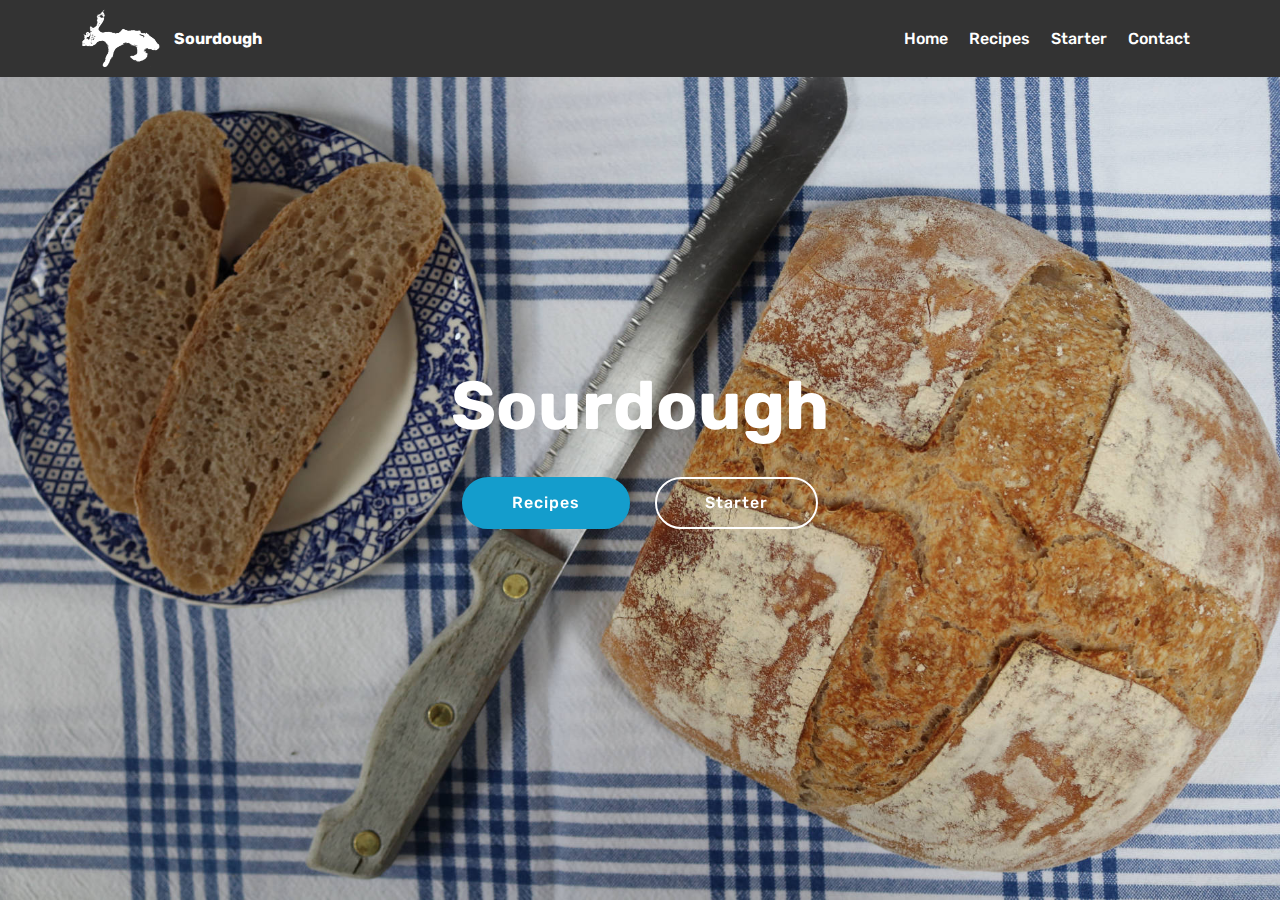
==== commit e5f23e61: "create github pages" ====
--- a/index.html
+++ b/index.html
@@ -66,7 +66,7 @@
     </nav>
 </section>
 
-<section class="engine"><a href="https://mobiri.se/e">how to make a website</a></section><section class="cid-s0jEWgHiOY mbr-fullscreen mbr-parallax-background" id="header2-0">
+<section class="engine"><a href="https://mobiri.se/f">easy site creator</a></section><section class="cid-s0jEWgHiOY mbr-fullscreen mbr-parallax-background" id="header2-0">
 
     
 
@@ -79,8 +79,8 @@
                     Sourdough</h1>
                 
                 
-                <div class="mbr-section-btn"><a class="btn btn-md btn-secondary display-4" href="https://mobirise.com">Recipes</a>
-                    <a class="btn btn-md btn-white-outline display-4" href="https://mobirise.com">Starter</a></div>
+                <div class="mbr-section-btn"><a class="btn btn-md btn-primary display-4" href="recipes.html">Recipes</a>
+                    <a class="btn btn-md btn-white-outline display-4" href="starter.html">Starter</a></div>
             </div>
         </div>
     </div>
